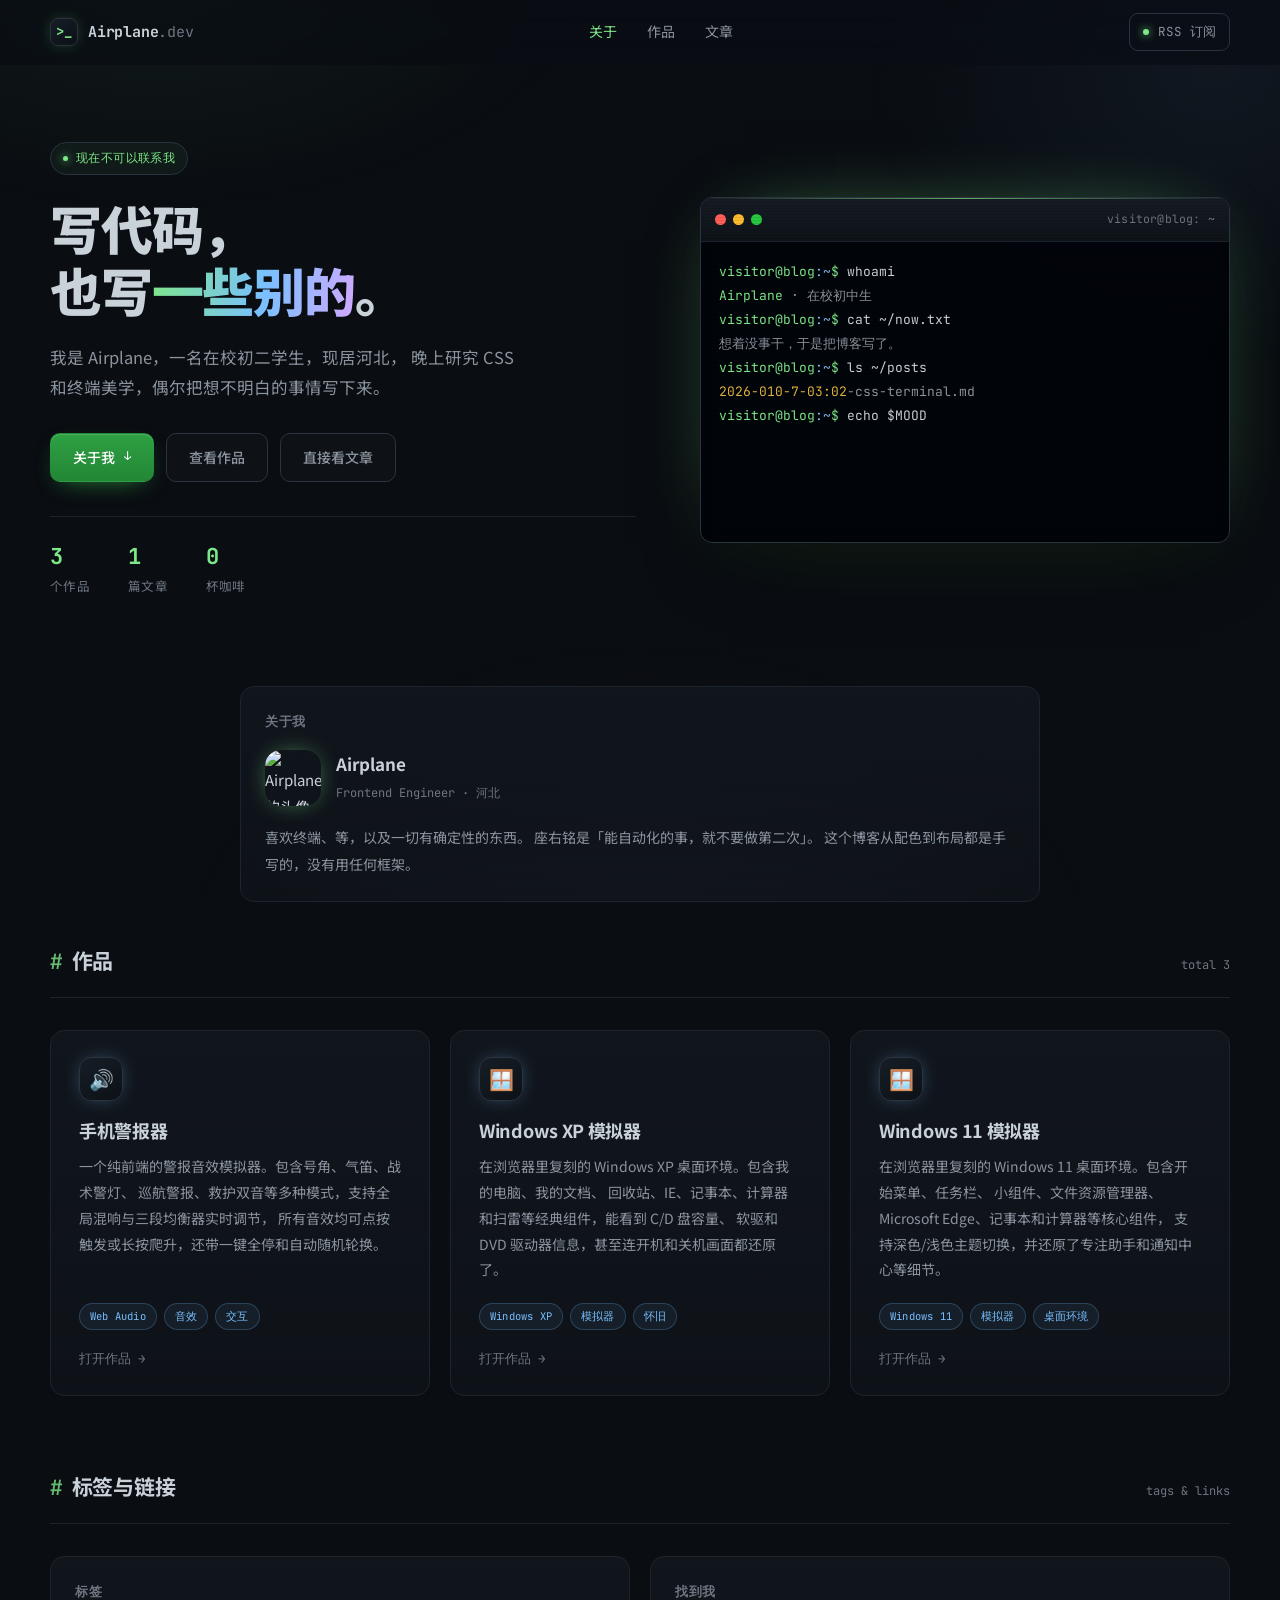
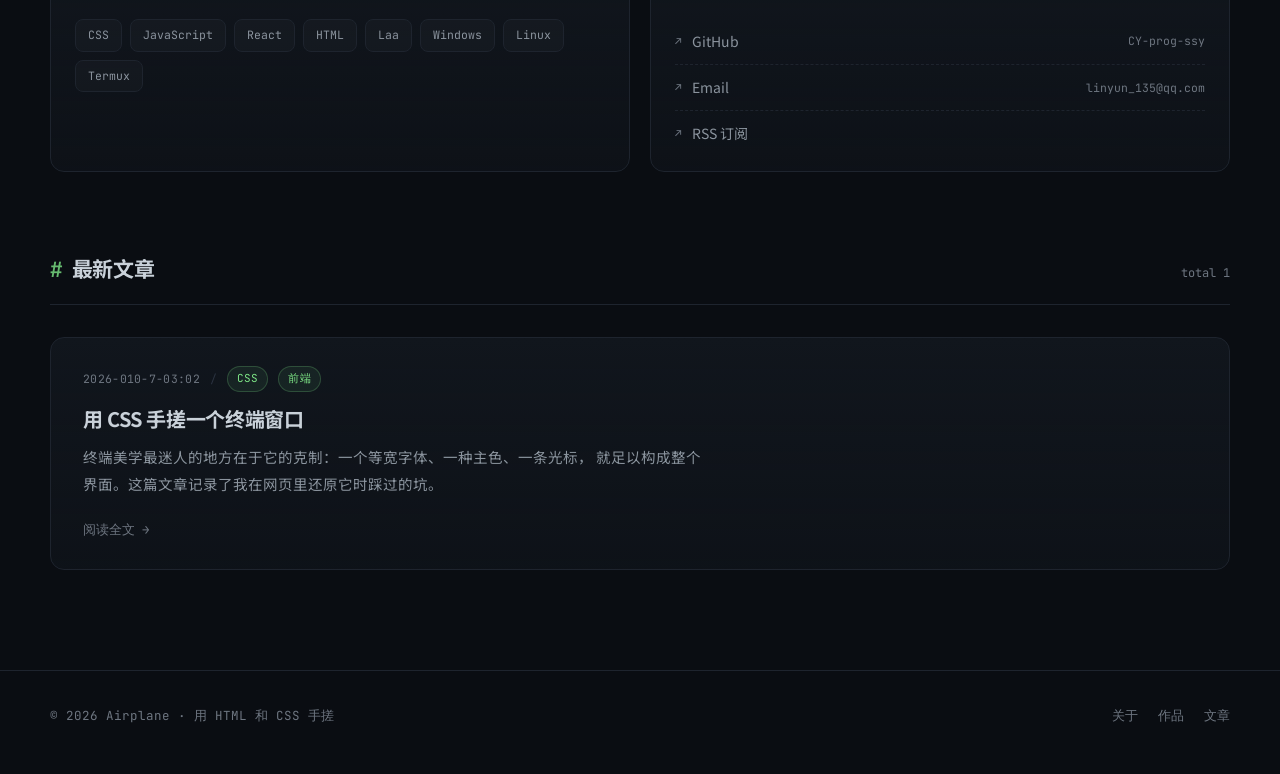
==== index.html @ 690bcd74 "ㅤ" ====
<!DOCTYPE html>
<html lang="zh-CN">
<head>
<meta charset="UTF-8">
<meta name="viewport" content="width=device-width, initial-scale=1">
<title>Airplane · 个人博客</title>
<link rel="preconnect" href="https://fonts.googleapis.com">
<link rel="preconnect" href="https://fonts.gstatic.com" crossorigin>
<link href="https://fonts.googleapis.com/css2?family=JetBrains+Mono:wght@400;500;700&family=Noto+Sans+SC:wght@400;500;700;900&display=swap" rel="stylesheet">
<style>
  :root{
    --bg:        #0a0d12;
    --bg-2:      #0d1117;
    --card:      #11161d;
    --card-hover:#151b24;
    --border:    #1e242e;
    --border-2:  #2b3341;
    --fg:        #c9d1d9;
    --fg-2:      #8b949e;
    --fg-3:      #6e7681;
    --accent:    #7ee787;
    --accent-2:  #2ea043;
    --cyan:      #79c0ff;
    --yellow:    #e3b341;
    --magenta:   #d2a8ff;
    --radius:    14px;
    --mono:      'JetBrains Mono', ui-monospace, SFMono-Regular, Menlo, Consolas, monospace;
    --sans:      'Noto Sans SC', -apple-system, BlinkMacSystemFont, 'Segoe UI', sans-serif;
  }

  *{ box-sizing:border-box; }

  html{ scroll-behavior:smooth; }

  body{
    margin:0;
    background:var(--bg);
    color:var(--fg);
    font-family:var(--sans);
    font-size:15px;
    line-height:1.8;
    -webkit-font-smoothing:antialiased;
    overflow-x:hidden;
  }

  /* 背景光晕 */
  body::before{
    content:'';
    position:fixed;
    inset:0;
    pointer-events:none;
    z-index:0;
    background:
      radial-gradient(700px 400px at 12% -5%, rgba(126,231,135,.07), transparent 65%),
      radial-gradient(600px 500px at 95% 8%, rgba(121,192,255,.06), transparent 60%),
      radial-gradient(800px 600px at 50% 110%, rgba(210,168,255,.05), transparent 60%);
  }

  /* 细网格 */
  body::after{
    content:'';
    position:fixed;
    inset:0;
    pointer-events:none;
    z-index:0;
    opacity:.35;
    background-image:
      linear-gradient(rgba(255,255,255,.018) 1px, transparent 1px),
      linear-gradient(90deg, rgba(255,255,255,.018) 1px, transparent 1px);
    background-size:52px 52px;
    mask-image:radial-gradient(circle at 50% 0%, #000 0%, transparent 75%);
    -webkit-mask-image:radial-gradient(circle at 50% 0%, #000 0%, transparent 75%);
  }

  .wrap{ position:relative; z-index:1; }

  a{ color:inherit; text-decoration:none; }

  .container{
    width:min(1180px, 100% - 48px);
    margin-inline:auto;
  }

  /* ================= 导航 ================= */
  .nav{
    position:sticky;
    top:0;
    z-index:50;
    border-bottom:1px solid transparent;
    background:rgba(10,13,18,.72);
    backdrop-filter:blur(14px) saturate(160%);
    -webkit-backdrop-filter:blur(14px) saturate(160%);
    transition:border-color .3s, background .3s;
  }
  .nav.scrolled{
    border-bottom-color:var(--border);
    background:rgba(10,13,18,.9);
  }
  .nav-inner{
    height:64px;
    display:flex;
    align-items:center;
    justify-content:space-between;
    gap:24px;
  }
  .logo{
    display:flex;
    align-items:center;
    gap:10px;
    font-family:var(--mono);
    font-weight:700;
    font-size:15px;
    letter-spacing:-.2px;
  }
  .logo-mark{
    width:28px; height:28px;
    display:grid; place-items:center;
    border-radius:8px;
    border:1px solid var(--border-2);
    background:linear-gradient(145deg,#161d26,#0c1116);
    color:var(--accent);
    font-size:14px;
    box-shadow:0 0 18px -8px var(--accent);
  }
  .logo .dim{ color:var(--fg-3); font-weight:400; }

  .nav-links{
    display:flex;
    align-items:center;
    gap:4px;
    font-size:14px;
  }
  .nav-links a{
    padding:7px 13px;
    border-radius:8px;
    color:var(--fg-2);
    transition:color .18s, background .18s;
  }
  .nav-links a:hover{ color:var(--fg); background:rgba(255,255,255,.045); }
  .nav-links a.active{ color:var(--accent); }

  .nav-cta{
    display:flex; align-items:center; gap:9px;
    font-family:var(--mono);
    font-size:12.5px;
    color:var(--fg-2);
    padding:7px 13px;
    border:1px solid var(--border-2);
    border-radius:9px;
    transition:.2s;
  }
  .nav-cta:hover{
    color:var(--accent);
    border-color:color-mix(in srgb, var(--accent) 45%, transparent);
    box-shadow:0 0 22px -10px var(--accent);
  }
  .nav-cta .dot-live{
    width:6px; height:6px; border-radius:50%;
    background:var(--accent);
    box-shadow:0 0 8px var(--accent);
    animation:pulse 2s ease-in-out infinite;
  }
  @keyframes pulse{
    0%,100%{ opacity:1; transform:scale(1); }
    50%    { opacity:.35; transform:scale(.8); }
  }

  /* ================= HERO ================= */
  .hero{
    display:grid;
    grid-template-columns:1.05fr .95fr;
    gap:64px;
    align-items:center;
    padding:76px 0 88px;
  }

  .badge{
    display:inline-flex;
    align-items:center;
    gap:8px;
    padding:5px 12px;
    border:1px solid var(--border-2);
    border-radius:100px;
    background:rgba(126,231,135,.05);
    color:var(--accent);
    font-family:var(--mono);
    font-size:11.5px;
    letter-spacing:.4px;
    margin-bottom:22px;
  }

  .hero h1{
    margin:0 0 20px;
    font-size:clamp(34px, 5vw, 52px);
    line-height:1.2;
    font-weight:900;
    letter-spacing:-1.2px;
  }
  .hero h1 .grad{
    background:linear-gradient(100deg, var(--accent) 0%, var(--cyan) 55%, var(--magenta) 100%);
    -webkit-background-clip:text;
    background-clip:text;
    color:transparent;
  }

  .hero p.lead{
    margin:0 0 30px;
    font-size:16.5px;
    line-height:1.85;
    color:var(--fg-2);
    max-width:52ch;
  }

  .hero-actions{ display:flex; gap:12px; flex-wrap:wrap; margin-bottom:34px; }

  .btn{
    display:inline-flex;
    align-items:center;
    gap:9px;
    padding:11px 22px;
    border-radius:10px;
    font-size:14px;
    font-weight:500;
    transition:.22s;
    border:1px solid transparent;
  }
  .btn-primary{
    background:linear-gradient(180deg, #2ea043, #238636);
    color:#fff;
    box-shadow:0 8px 24px -12px #2ea043, inset 0 1px 0 rgba(255,255,255,.14);
  }
  .btn-primary:hover{
    transform:translateY(-2px);
    box-shadow:0 14px 32px -12px #2ea043, inset 0 1px 0 rgba(255,255,255,.2);
  }
  .btn-ghost{
    border-color:var(--border-2);
    color:var(--fg-2);
    background:rgba(255,255,255,.02);
  }
  .btn-ghost:hover{
    color:var(--fg);
    border-color:var(--fg-3);
    transform:translateY(-2px);
  }

  .hero-stats{
    display:flex;
    gap:38px;
    padding-top:26px;
    border-top:1px solid var(--border);
  }
  .stat b{
    display:block;
    font-family:var(--mono);
    font-size:22px;
    font-weight:700;
    color:var(--accent);
    line-height:1.3;
  }
  .stat span{
    font-size:12.5px;
    color:var(--fg-3);
    letter-spacing:.3px;
  }

  /* ================= 终端装饰窗 ================= */
  .term{
    position:relative;
    border:1px solid var(--border-2);
    border-radius:12px;
    background:rgba(1,4,9,.9);
    box-shadow:
      0 30px 70px -28px rgba(0,0,0,.95),
      0 0 80px -45px var(--accent),
      inset 0 1px 0 rgba(255,255,255,.04);
    overflow:hidden;
    backdrop-filter:blur(8px);
    animation:float 7s ease-in-out infinite;
  }
  @keyframes float{
    0%,100%{ transform:translateY(0); }
    50%    { transform:translateY(-9px); }
  }

  .term::before{
    content:'';
    position:absolute;
    top:0; left:0; right:0;
    height:1px;
    background:linear-gradient(90deg, transparent, var(--accent), transparent);
    opacity:.7;
  }
  .term::after{
    content:'';
    position:absolute;
    inset:0;
    pointer-events:none;
    background:repeating-linear-gradient(0deg, rgba(0,0,0,.22) 0 1px, transparent 1px 3px);
    opacity:.35;
    z-index:5;
  }

  .term-bar{
    display:flex;
    align-items:center;
    gap:7px;
    padding:11px 14px;
    background:linear-gradient(#161c24,#0e1319);
    border-bottom:1px solid var(--border);
    user-select:none;
  }
  .term-dot{ width:11px; height:11px; border-radius:50%; flex:none; }
  .term-dot.r{ background:#ff5f57; }
  .term-dot.y{ background:#febc2e; }
  .term-dot.g{ background:#28c840; }
  .term-title{
    margin-left:auto;
    font-family:var(--mono);
    font-size:11.5px;
    color:var(--fg-3);
    letter-spacing:.2px;
  }

  .term-body{
    position:relative;
    z-index:2;
    padding:18px 18px 22px;
    font-family:var(--mono);
    font-size:13px;
    line-height:1.85;
    height:300px;
    overflow:hidden;
  }
  .term-body .row{ white-space:pre-wrap; word-break:break-word; }
  .term-body .ps1{ color:var(--accent); }
  .term-body .pth{ color:var(--cyan); }
  .term-body .cmd{ color:var(--fg); }
  .term-body .out{ color:var(--fg-2); }
  .term-body .hi { color:var(--accent); }
  .term-body .yl { color:var(--yellow); }
  .term-body .mg { color:var(--magenta); }

  .cursor{
    display:inline-block;
    width:8px;
    height:14px;
    vertical-align:-2px;
    background:var(--accent);
    box-shadow:0 0 8px var(--accent);
    animation:blink 1s steps(1) infinite;
  }
  @keyframes blink{ 0%,50%{opacity:1;} 50.01%,100%{opacity:0;} }

  /* ================= 关于区块（单列适配） ================= */
  .about-grid{
    display:grid;
    grid-template-columns:1fr;
    gap:20px;
    padding-bottom:40px;
    max-width:800px;
  }

  .card{
    padding:24px;
    border:1px solid var(--border);
    border-radius:var(--radius);
    background:linear-gradient(180deg, var(--card), rgba(17,22,29,.55));
    transition:border-color .25s, transform .25s;
  }
  .card:hover{ border-color:var(--border-2); }

  .card h4{
    margin:0 0 16px;
    font-size:12.5px;
    font-weight:700;
    letter-spacing:.7px;
    text-transform:uppercase;
    color:var(--fg-3);
    font-family:var(--mono);
  }

  .profile{ display:flex; align-items:center; gap:15px; margin-bottom:18px; }
  .avatar{
    width:56px;
    height:56px;
    flex:none;
    border-radius:16px;
    object-fit:cover;
    box-shadow:0 0 26px -10px var(--accent);
  }
  .profile-meta b{ display:block; font-size:17px; font-weight:700; line-height:1.5; }
  .profile-meta span{
    font-family:var(--mono);
    font-size:12px;
    color:var(--fg-3);
  }
  .card p.bio{
    margin:0;
    font-size:14px;
    line-height:1.9;
    color:var(--fg-2);
  }

  /* ================= 标签与链接（作品之后） ================= */
  .tags-links-section{ padding-bottom:78px; }

  .tags-links-grid{
    display:grid;
    grid-template-columns:1fr 1fr;
    gap:20px;
  }

  .tag-cloud{ display:flex; flex-wrap:wrap; gap:8px; }
  .tag-cloud a{
    padding:5px 12px;
    border-radius:8px;
    border:1px solid var(--border);
    background:rgba(255,255,255,.02);
    font-family:var(--mono);
    font-size:11.5px;
    color:var(--fg-2);
    transition:.18s;
  }
  .tag-cloud a:hover{
    color:var(--accent);
    border-color:rgba(126,231,135,.4);
    background:rgba(126,231,135,.07);
  }

  .list-link{
    display:flex;
    align-items:center;
    gap:10px;
    padding:10px 0;
    font-size:14px;
    color:var(--fg-2);
    border-bottom:1px dashed var(--border);
    transition:color .18s, padding-left .18s;
  }
  .list-link:last-child{ border-bottom:0; padding-bottom:0; }
  .list-link:hover{ color:var(--accent); padding-left:5px; }
  .list-link .arrow{ font-family:var(--mono); color:var(--fg-3); font-size:11px; }
  .list-link .val{
    margin-left:auto;
    font-family:var(--mono);
    font-size:11.5px;
    color:var(--fg-3);
    overflow:hidden;
    text-overflow:ellipsis;
    white-space:nowrap;
    max-width:150px;
  }
  .list-link:hover .val{ color:var(--accent); }

  /* ================= 作品栏 ================= */
  .works-section{ padding-bottom:72px; }

  .works-grid{
    display:grid;
    grid-template-columns:repeat(auto-fit, minmax(320px, 1fr));
    gap:20px;
  }

  .work-card{
    position:relative;
    display:flex;
    flex-direction:column;
    padding:26px 28px 24px;
    border:1px solid var(--border);
    border-radius:var(--radius);
    background:linear-gradient(180deg, var(--card), rgba(17,22,29,.6));
    transition:border-color .25s, transform .25s, background .25s, box-shadow .25s;
    overflow:hidden;
  }
  .work-card::before{
    content:'';
    position:absolute;
    left:0; top:0; bottom:0;
    width:2px;
    background:linear-gradient(180deg, var(--cyan), transparent 70%);
    opacity:0;
    transition:opacity .25s;
  }
  .work-card:hover{
    border-color:var(--border-2);
    background:linear-gradient(180deg, var(--card-hover), rgba(21,27,36,.7));
    transform:translateY(-3px);
    box-shadow:0 20px 44px -26px rgba(0,0,0,.9);
  }
  .work-card:hover::before{ opacity:1; }

  .work-icon{
    width:44px; height:44px;
    display:grid; place-items:center;
    border-radius:12px;
    border:1px solid var(--border-2);
    background:linear-gradient(145deg,#161d26,#0c1116);
    font-size:20px;
    margin-bottom:16px;
    box-shadow:0 0 22px -10px var(--cyan);
  }

  .work-card h3{
    margin:0 0 10px;
    font-size:18px;
    font-weight:700;
    line-height:1.5;
    letter-spacing:-.3px;
    transition:color .2s;
  }
  .work-card:hover h3{ color:var(--cyan); }

  .work-card p{
    margin:0 0 20px;
    font-size:14px;
    line-height:1.85;
    color:var(--fg-2);
    flex:1;
  }

  .work-tags{
    display:flex;
    flex-wrap:wrap;
    gap:7px;
    margin-bottom:18px;
  }
  .work-tags span{
    padding:3px 10px;
    border-radius:100px;
    border:1px solid rgba(121,192,255,.22);
    background:rgba(121,192,255,.07);
    color:var(--cyan);
    font-family:var(--mono);
    font-size:10.5px;
    letter-spacing:.2px;
  }

  .work-link{
    display:inline-flex;
    align-items:center;
    gap:7px;
    font-family:var(--mono);
    font-size:12.5px;
    color:var(--fg-3);
    transition:color .2s, gap .2s;
    align-self:flex-start;
  }
  .work-card:hover .work-link{ color:var(--cyan); gap:11px; }

  /* ================= 文章列表（页面最底部） ================= */
  .posts-section{ padding-bottom:100px; }

  .section-head{
    display:flex;
    align-items:baseline;
    gap:14px;
    margin-bottom:32px;
    padding-bottom:16px;
    border-bottom:1px solid var(--border);
  }
  .section-head h2{
    margin:0;
    font-size:21px;
    font-weight:700;
    letter-spacing:-.3px;
  }
  .section-head h2::before{
    content:'#';
    font-family:var(--mono);
    color:var(--accent);
    margin-right:9px;
    opacity:.8;
  }
  .section-head .count{
    margin-left:auto;
    font-family:var(--mono);
    font-size:12px;
    color:var(--fg-3);
  }

  .posts{ display:flex; flex-direction:column; gap:16px; }

  .post{
    position:relative;
    display:block;
    padding:28px 32px;
    border:1px solid var(--border);
    border-radius:var(--radius);
    background:linear-gradient(180deg, var(--card), rgba(17,22,29,.6));
    transition:border-color .25s, transform .25s, background .25s, box-shadow .25s;
    overflow:hidden;
  }
  .post::before{
    content:'';
    position:absolute;
    left:0; top:0; bottom:0;
    width:2px;
    background:linear-gradient(180deg, var(--accent), transparent 70%);
    opacity:0;
    transition:opacity .25s;
  }
  .post:hover{
    border-color:var(--border-2);
    background:linear-gradient(180deg, var(--card-hover), rgba(21,27,36,.7));
    transform:translateY(-3px);
    box-shadow:0 20px 44px -26px rgba(0,0,0,.9);
  }
  .post:hover::before{ opacity:1; }

  .post-top{
    display:flex;
    align-items:center;
    gap:10px;
    flex-wrap:wrap;
    margin-bottom:12px;
    font-family:var(--mono);
    font-size:11.5px;
    color:var(--fg-3);
  }
  .post-date{ letter-spacing:.3px; }
  .post-sep{ color:var(--border-2); }
  .tag{
    padding:2px 9px;
    border-radius:100px;
    border:1px solid rgba(126,231,135,.22);
    background:rgba(126,231,135,.07);
    color:var(--accent);
    font-size:11px;
    letter-spacing:.2px;
  }

  .post h3{
    margin:0 0 10px;
    font-size:20px;
    font-weight:700;
    line-height:1.5;
    letter-spacing:-.3px;
    transition:color .2s;
  }
  .post:hover h3{ color:var(--accent); }

  .post p{
    margin:0 0 16px;
    font-size:14.5px;
    line-height:1.85;
    color:var(--fg-2);
    max-width:78ch;
  }

  .post-more{
    display:inline-flex;
    align-items:center;
    gap:7px;
    font-family:var(--mono);
    font-size:12.5px;
    color:var(--fg-3);
    transition:color .2s, gap .2s;
  }
  .post:hover .post-more{ color:var(--accent); gap:11px; }

  /* ================= 页脚 ================= */
  footer{
    border-top:1px solid var(--border);
    padding:34px 0 46px;
  }
  .foot{
    display:flex;
    align-items:center;
    justify-content:space-between;
    gap:20px;
    flex-wrap:wrap;
    font-family:var(--mono);
    font-size:12.5px;
    color:var(--fg-3);
  }
  .foot-links{ display:flex; gap:20px; }
  .foot-links a{ transition:color .18s; }
  .foot-links a:hover{ color:var(--accent); }

  /* ================= 响应式 ================= */
  @media (max-width:1000px){
    .hero{
      grid-template-columns:1fr;
      gap:48px;
      padding:52px 0 64px;
    }
  }

  @media (max-width:640px){
    .container{ width:calc(100% - 32px); }
    .nav-links a{ padding:6px 9px; font-size:13px; }
    .nav-cta{ display:none; }
    .hero{ padding:36px 0 52px; }
    .hero-stats{ gap:26px; }
    .card{ padding:20px; }
    .post{ padding:22px; }
    .post h3{ font-size:17.5px; }
    .term-body{ height:250px; font-size:12px; padding:14px; }
    .posts-section{ padding-bottom:64px; }
    .list-link .val{ max-width:110px; }
    .works-grid{ grid-template-columns:1fr; }
    .work-card{ padding:22px; }
    .work-card h3{ font-size:16.5px; }
    .works-section{ padding-bottom:56px; }
    
    /* 响应式：标签和链接变为单列 */
    .tags-links-grid{ grid-template-columns:1fr; }
    .tags-links-section{ padding-bottom:56px; }
  }
</style>
</head>
<body>

<div class="wrap">

  <!-- ================= 导航 ================= -->
  <header class="nav" id="nav">
    <div class="container nav-inner">
      <a href="#" class="logo">
        <span class="logo-mark">&gt;_</span>
        <span>Airplane<span class="dim">.dev</span></span>
      </a>
      <nav class="nav-links">
        <a href="#about" class="active">关于</a>
        <a href="#works">作品</a>
        <a href="#posts">文章</a>
      </nav>
      <a href="#links" class="nav-cta">
        <span class="dot-live"></span>
        RSS 订阅
      </a>
    </div>
  </header>

  <main>
    <!-- ================= HERO ================= -->
    <section class="container hero">
      <div class="hero-text">
        <div class="badge">
          <span class="dot-live" style="width:5px;height:5px;border-radius:50%;background:currentColor;box-shadow:0 0 8px currentColor;"></span>
          现在不可以联系我
        </div>

        <h1>
          写代码，<br>
          也写<span class="grad">一些别的</span>。
        </h1>

        <p class="lead">
          我是 Airplane，一名在校初二学生，现居河北，
          晚上研究 CSS 和终端美学，偶尔把想不明白的事情写下来。
        </p>

        <div class="hero-actions">
          <a href="#about" class="btn btn-primary">
            <span>关于我</span>
            <span style="font-family:var(--mono);font-size:12px;">↓</span>
          </a>
          <!-- 新增作品按钮 -->
          <a href="#works" class="btn btn-ghost">查看作品</a>
          <a href="#posts" class="btn btn-ghost">直接看文章</a>
        </div>

        <div class="hero-stats">
          <div class="stat"><b>   3</b><span>个作品</span></div>
          <div class="stat"><b>   1</b><span>篇文章</span></div>
          <div class="stat"><b>   0</b><span>杯咖啡</span></div>
        </div>
      </div>

      <!-- 终端装饰窗 -->
      <div class="term" aria-hidden="true">
        <div class="term-bar">
          <span class="term-dot r"></span>
          <span class="term-dot y"></span>
          <span class="term-dot g"></span>
          <span class="term-title">visitor@blog: ~</span>
        </div>
        <div class="term-body" id="termBody"></div>
      </div>
    </section>

    <!-- ================= 关于（单列显示） ================= -->
    <section class="container about-grid" id="about">
      <div class="card">
        <h4>关于我</h4>
        <div class="profile">
          <img class="avatar" src="ttx.jpg" alt="Airplane 的头像">
          <div class="profile-meta">
            <b>Airplane</b>
            <span>Frontend Engineer · 河北</span>
          </div>
        </div>
        <p class="bio">
          喜欢终端、等，以及一切有确定性的东西。
          座右铭是「能自动化的事，就不要做第二次」。
          这个博客从配色到布局都是手写的，没有用任何框架。
        </p>
      </div>
    </section>

    <!-- ================= 作品栏 ================= -->
    <section class="container works-section" id="works">
      <div class="section-head">
        <h2>作品</h2>
        <span class="count">total 3</span>
      </div>

      <div class="works-grid">
        <div class="work-card">
          <div class="work-icon">🔊</div>
          <h3>手机警报器</h3>
          <p>
            一个纯前端的警报音效模拟器。包含号角、气笛、战术警灯、
            巡航警报、救护双音等多种模式，支持全局混响与三段均衡器实时调节，
            所有音效均可点按触发或长按爬升，还带一键全停和自动随机轮换。
          </p>
          <div class="work-tags">
            <span>Web Audio</span>
            <span>音效</span>
            <span>交互</span>
          </div>
          <a href="https://17tx.byethost9.com/tg/1/32/" target="_blank" rel="noopener" class="work-link">
            打开作品 <span>→</span>
          </a>
        </div>

        <div class="work-card">
          <div class="work-icon">🪟</div>
          <h3>Windows XP 模拟器</h3>
          <p>
            在浏览器里复刻的 Windows XP 桌面环境。包含我的电脑、我的文档、
            回收站、IE、记事本、计算器和扫雷等经典组件，能看到 C/D 盘容量、
            软驱和 DVD 驱动器信息，甚至连开机和关机画面都还原了。
          </p>
          <div class="work-tags">
            <span>Windows XP</span>
            <span>模拟器</span>
            <span>怀旧</span>
          </div>
          <a href="https://17tx.byethost9.com/tg/1/51/" target="_blank" rel="noopener" class="work-link">
            打开作品 <span>→</span>
          </a>
        </div>

        <!-- 新增：Windows 11 模拟器 -->
        <div class="work-card">
          <div class="work-icon">🪟</div>
          <h3>Windows 11 模拟器</h3>
          <p>
            在浏览器里复刻的 Windows 11 桌面环境。包含开始菜单、任务栏、
            小组件、文件资源管理器、Microsoft Edge、记事本和计算器等核心组件，
            支持深色/浅色主题切换，并还原了专注助手和通知中心等细节。
          </p>
          <div class="work-tags">
            <span>Windows 11</span>
            <span>模拟器</span>
            <span>桌面环境</span>
          </div>
          <a href="https://17tx.byethost9.com/tg/1/53/" target="_blank" rel="noopener" class="work-link">
            打开作品 <span>→</span>
          </a>
        </div>
      </div>
    </section>

    <!-- ================= 标签与找到我（放在作品后面） ================= -->
    <section class="container tags-links-section">
      <div class="section-head">
        <h2>标签与链接</h2>
        <span class="count">tags & links</span>
      </div>

      <div class="tags-links-grid">
        <!-- 标签 -->
        <div class="card">
          <h4>标签</h4>
          <div class="tag-cloud">
            <a href="#posts">CSS</a>
            <a href="#posts">JavaScript</a>
            <a href="#posts">React</a>
            <a href="#posts">HTML</a>
            <a href="#posts">Laa</a>
            <a href="#posts">Windows</a>
            <a href="#posts">Linux</a>
            <a href="#posts">Termux</a>
          </div>
        </div>

        <!-- 找到我 -->
        <div class="card" id="links">
          <h4>找到我</h4>
          <a href="https://github.com/CY-prog-ssy" target="_blank" rel="noopener" class="list-link">
            <span class="arrow">↗</span> GitHub
            <span class="val">CY-prog-ssy</span>
          </a>
          <a href="mailto:linyun_135@qq.com" class="list-link">
            <span class="arrow">↗</span> Email
            <span class="val">linyun_135@qq.com</span>
          </a>
          <a href="#" class="list-link">
            <span class="arrow">↗</span> RSS 订阅
          </a>
        </div>
      </div>
    </section>

    <!-- ================= 文章列表 ================= -->
    <section class="container posts-section" id="posts">
      <div class="section-head">
        <h2>最新文章</h2>
        <span class="count">total 1</span>
      </div>

      <div class="posts">
        <a href="#" class="post">
          <div class="post-top">
            <span class="post-date">2026-010-7-03:02</span>
            <span class="post-sep">/</span>
            <span class="tag">CSS</span>
            <span class="tag">前端</span>
          </div>
          <h3>用 CSS 手搓一个终端窗口</h3>
          <p>
            终端美学最迷人的地方在于它的克制：一个等宽字体、一种主色、一条光标，
            就足以构成整个界面。这篇文章记录了我在网页里还原它时踩过的坑。
          </p>
          <span class="post-more">
            阅读全文 <span>→</span>
          </span>
        </a>
      </div>
    </section>
  </main>

  <!-- ================= 页脚 ================= -->
  <footer>
    <div class="container foot">
      <span>© 2026 Airplane · 用 HTML 和 CSS 手搓</span>
      <div class="foot-links">
        <a href="#about">关于</a>
        <a href="#works">作品</a>
        <a href="#posts">文章</a>
      </div>
    </div>
  </footer>

</div>

<script>
(function () {
  'use strict';

  /* 导航栏滚动状态 + 高亮当前区块 */
  var nav = document.getElementById('nav');
  var links = Array.prototype.slice.call(document.querySelectorAll('.nav-links a'));

  function onScroll() {
    nav.classList.toggle('scrolled', window.scrollY > 12);

    var pos = window.scrollY + 120;
    var current = links[0];
    links.forEach(function (a) {
      var id = a.getAttribute('href');
      if (!id || id.charAt(0) !== '#') return;
      var el = document.querySelector(id);
      if (el && el.offsetTop <= pos) current = a;
    });
    links.forEach(function (a) { a.classList.toggle('active', a === current); });
  }

  window.addEventListener('scroll', onScroll, { passive: true });
  onScroll();

  /* 终端装饰窗动画 */
  var termBody = document.getElementById('termBody');
  if (!termBody) return;

  var sleep = function (ms) {
    return new Promise(function (r) { setTimeout(r, ms); });
  };

  var script = [
    { t: 'cmd', text: 'whoami' },
    { t: 'out', html: '<span class="hi">Airplane</span> · 在校初中生' },
    { t: 'cmd', text: 'cat ~/now.txt' },
    { t: 'out', html: '想着没事干，于是把博客写了。' },
    { t: 'cmd', text: 'ls ~/posts' },
    { t: 'out', html: '<span class="yl">2026-010-7-03:02</span>-css-terminal.md' },
    { t: 'cmd', text: 'echo $MOOD' },
    { t: 'out', html: '<span class="mg">专注，且非常困</span>' }
  ];

  function makeRow(cls) {
    var row = document.createElement('div');
    row.className = 'row ' + cls;
    termBody.appendChild(row);
    termBody.scrollTop = termBody.scrollHeight;
    return row;
  }

  function trim() {
    while (termBody.childElementCount > 14) {
      termBody.removeChild(termBody.firstElementChild);
    }
  }

  function typeInto(el, text, speed) {
    return new Promise(function (resolve) {
      var i = 0;
      (function tick() {
        if (i <= text.length) {
          el.textContent = text.slice(0, i);
          i++;
          setTimeout(tick, speed);
        } else {
          resolve();
        }
      })();
    });
  }

  var cursorEl = null;

  function showCursor() {
    if (cursorEl) return;
    cursorEl = document.createElement('span');
    cursorEl.className = 'cursor';
    termBody.appendChild(cursorEl);
    termBody.scrollTop = termBody.scrollHeight;
  }

  function hideCursor() {
    if (cursorEl && cursorEl.parentNode) {
      cursorEl.parentNode.removeChild(cursorEl);
    }
    cursorEl = null;
  }

  async function play() {
    termBody.innerHTML = '';

    for (var i = 0; i < script.length; i++) {
      var step = script[i];

      if (step.t === 'cmd') {
        trim();
        var row = makeRow('cmd-line');
        row.innerHTML = '<span class="ps1">visitor@blog</span>' +
                        '<span class="pth">:~</span>' +
                        '<span class="ps1">$</span> ' +
                        '<span class="cmd"></span>';
        var cmdSpan = row.querySelector('.cmd');
        await typeInto(cmdSpan, step.text, 42);
        await sleep(340);
      } else {
        trim();
        var outRow = makeRow('out');
        outRow.innerHTML = step.html || step.text || '';
        await sleep(300);
      }
    }

    await sleep(500);
    trim();
    showCursor();
    await sleep(3400);

    hideCursor();
    await sleep(400);
    play();
  }

  var started = false;
  function start() {
    if (started) return;
    started = true;
    play();
  }

  if ('IntersectionObserver' in window) {
    var io = new IntersectionObserver(function (entries) {
      entries.forEach(function (e) {
        if (e.isIntersecting) {
          start();
          io.disconnect();
        }
      });
    }, { threshold: 0.15 });
    io.observe(termBody);
  } else {
    start();
  }
})();
</script>

</body>
</html>
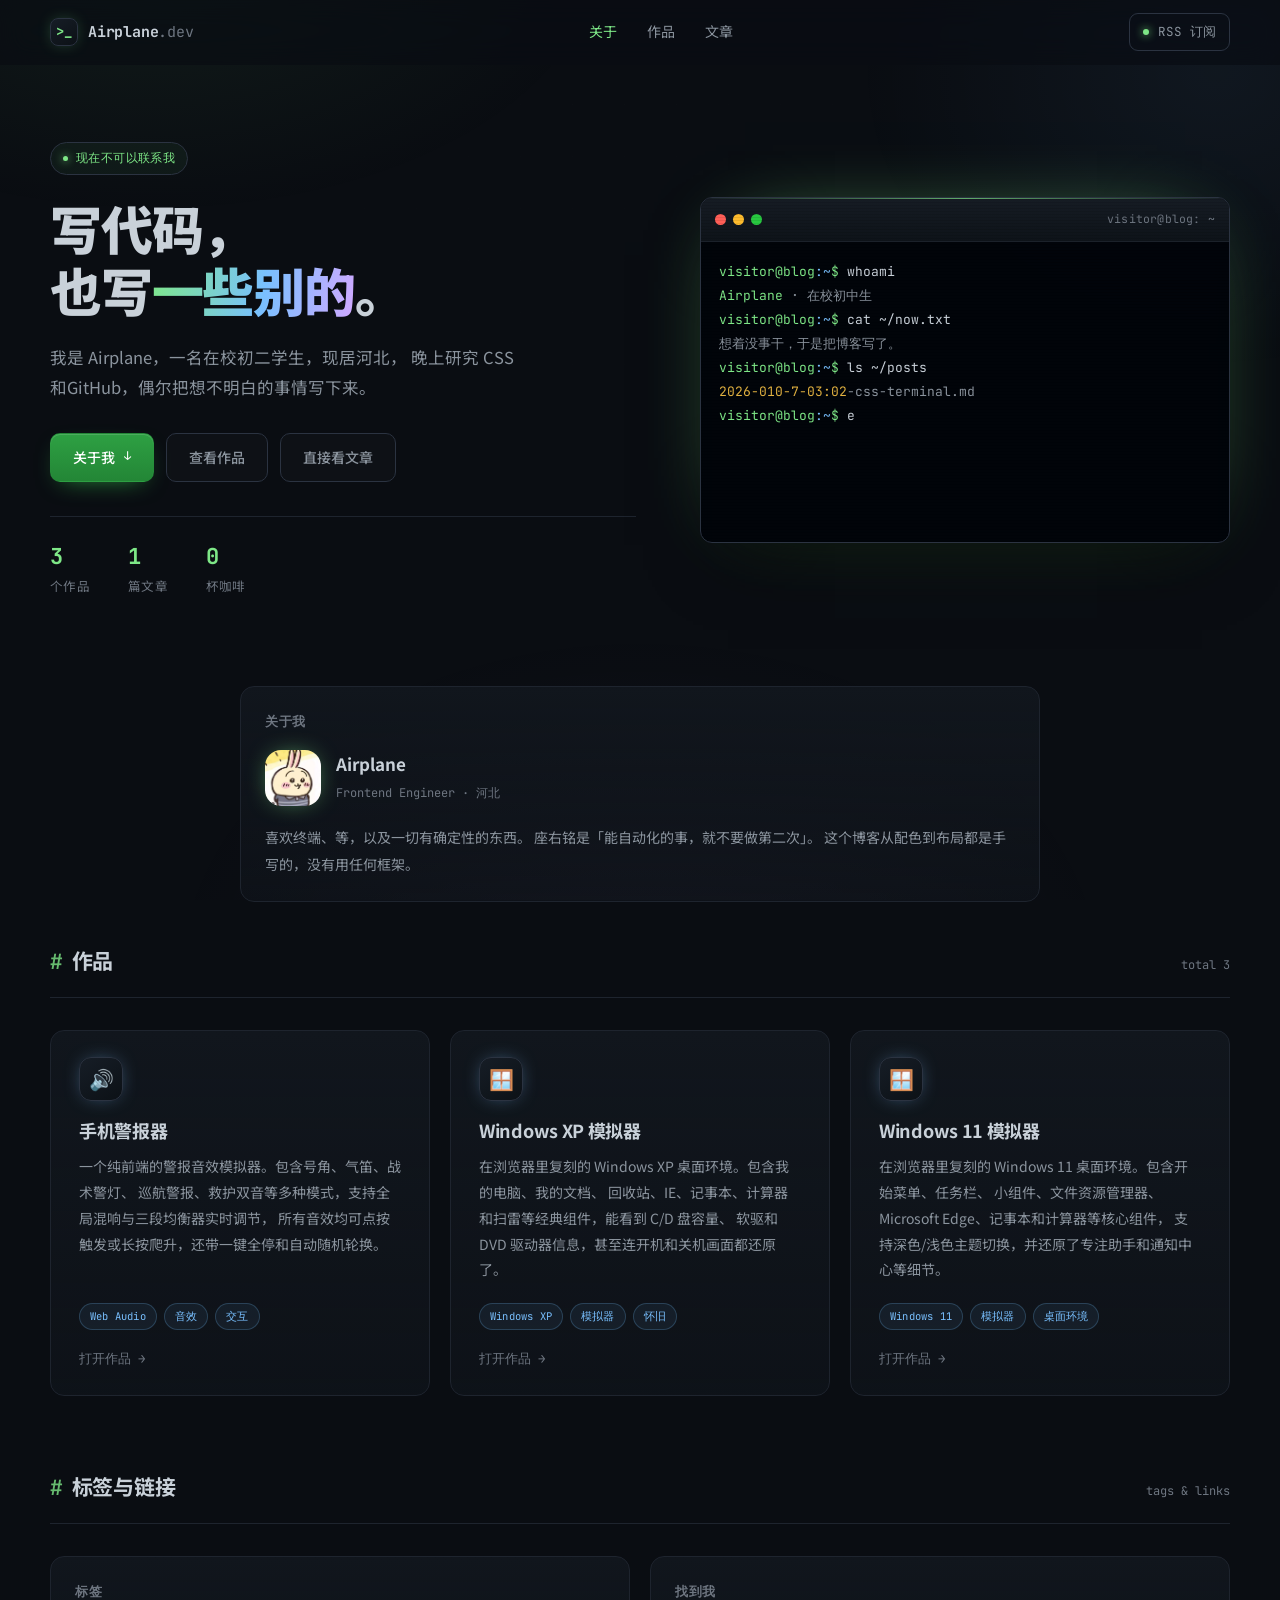
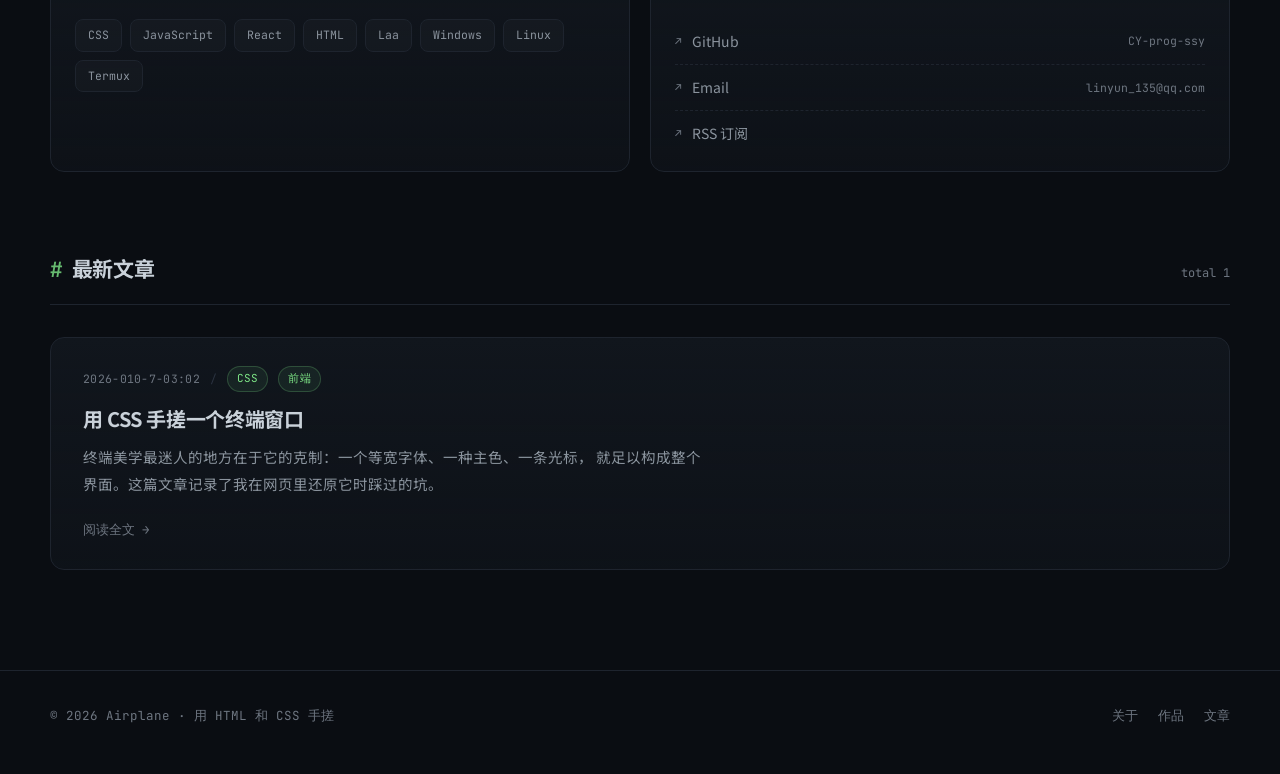
==== commit ca0bb72a: "更新 index.html" ====
--- a/index.html
+++ b/index.html
@@ -749,7 +749,7 @@
 
         <p class="lead">
           我是 Airplane，一名在校初二学生，现居河北，
-          晚上研究 CSS 和终端美学，偶尔把想不明白的事情写下来。
+          晚上研究 CSS 和GitHub，偶尔把想不明白的事情写下来。
         </p>
 
         <div class="hero-actions">
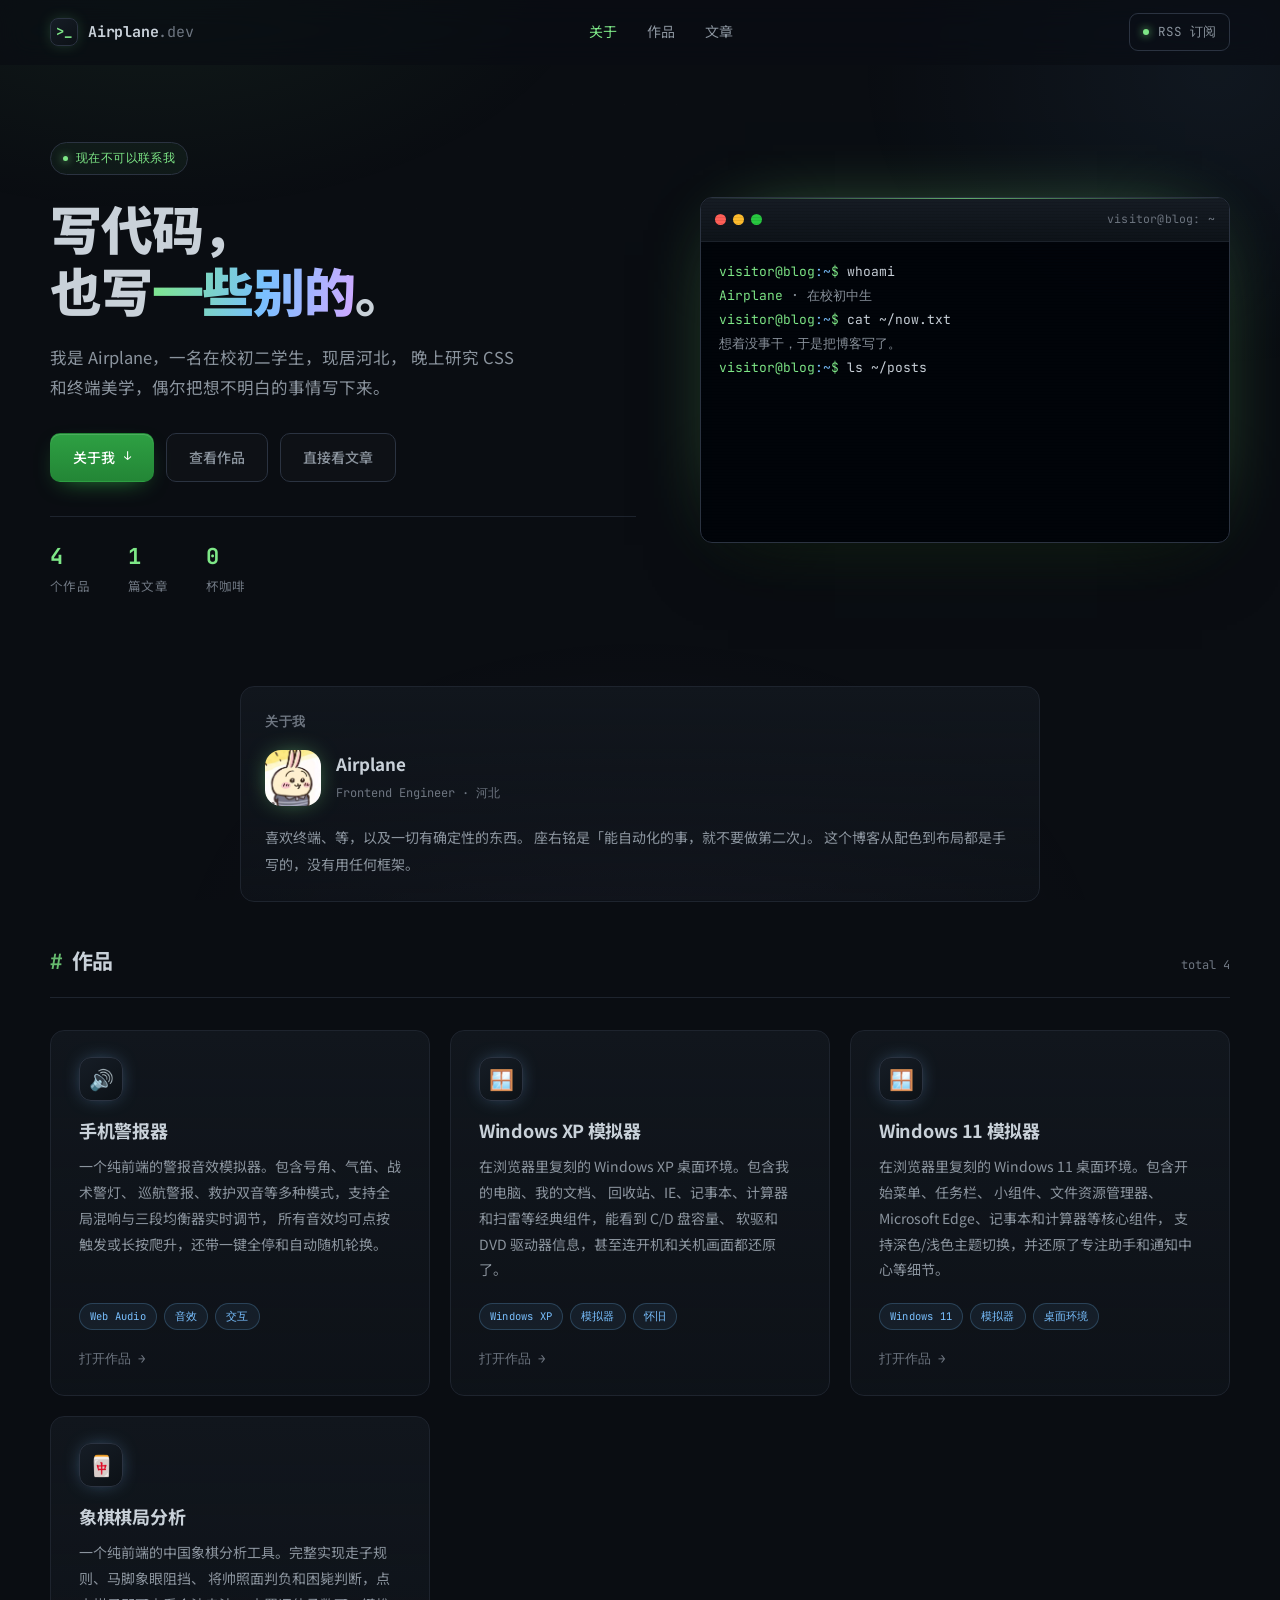
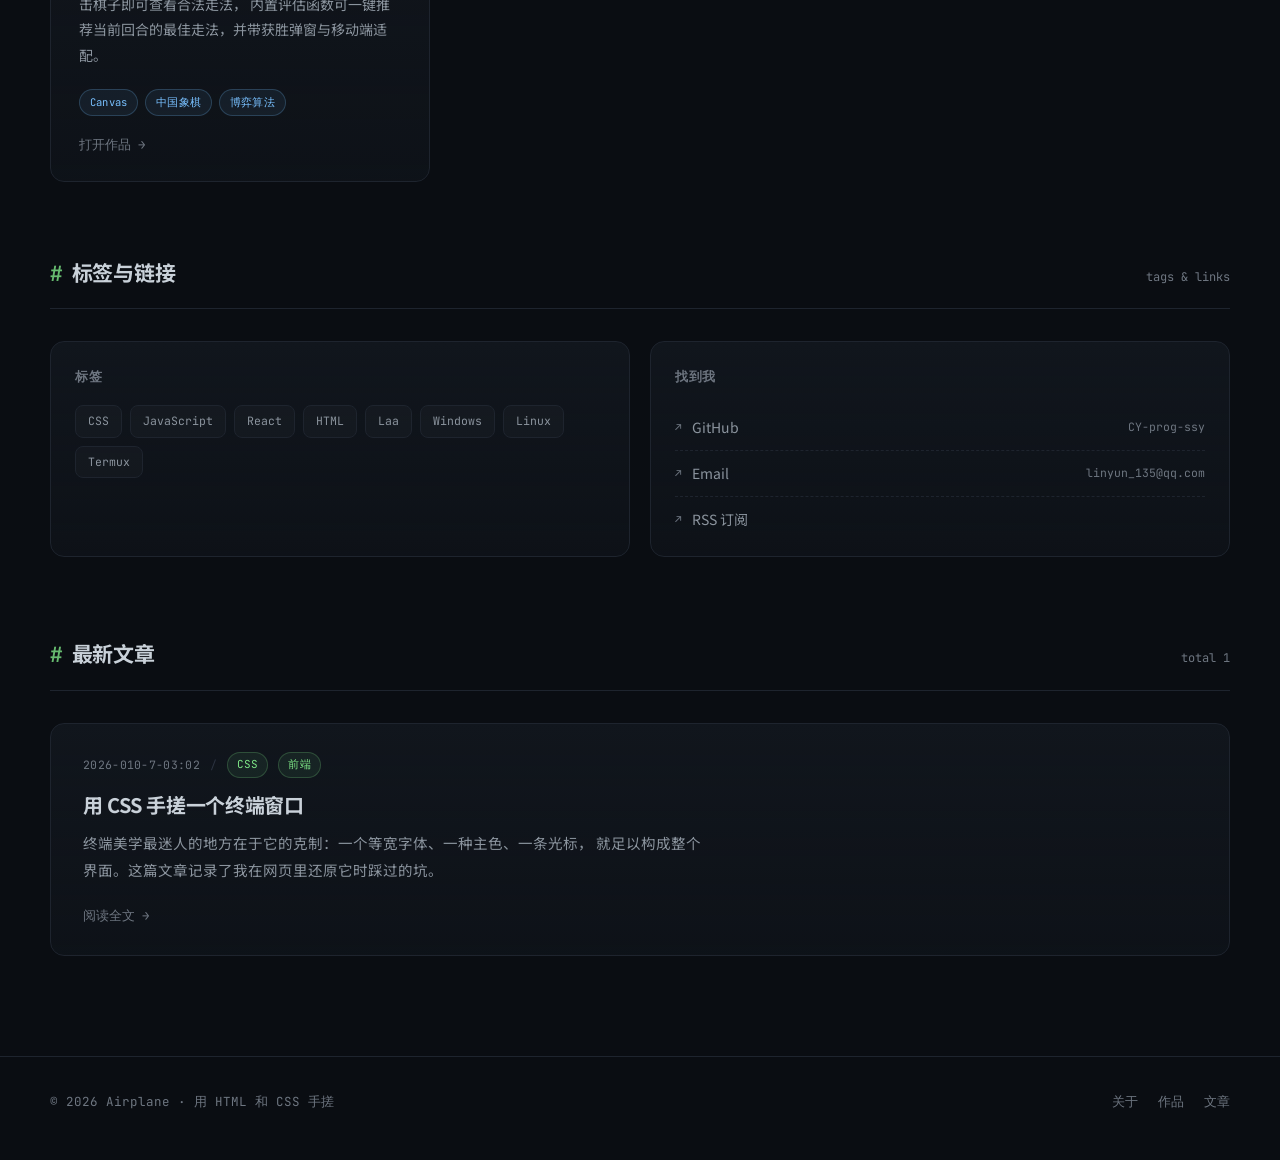
==== commit 3316586c: "Add files via upload" ====
--- a/index.html
+++ b/index.html
@@ -749,7 +749,7 @@
 
         <p class="lead">
           我是 Airplane，一名在校初二学生，现居河北，
-          晚上研究 CSS 和GitHub，偶尔把想不明白的事情写下来。
+          晚上研究 CSS 和终端美学，偶尔把想不明白的事情写下来。
         </p>
 
         <div class="hero-actions">
@@ -763,7 +763,7 @@
         </div>
 
         <div class="hero-stats">
-          <div class="stat"><b>   3</b><span>个作品</span></div>
+          <div class="stat"><b>   4</b><span>个作品</span></div>
           <div class="stat"><b>   1</b><span>篇文章</span></div>
           <div class="stat"><b>   0</b><span>杯咖啡</span></div>
         </div>
@@ -804,7 +804,7 @@
     <section class="container works-section" id="works">
       <div class="section-head">
         <h2>作品</h2>
-        <span class="count">total 3</span>
+        <span class="count">total 4</span>
       </div>
 
       <div class="works-grid">
@@ -821,7 +821,7 @@
             <span>音效</span>
             <span>交互</span>
           </div>
-          <a href="https://17tx.byethost9.com/tg/1/32/" target="_blank" rel="noopener" class="work-link">
+          <a href="jbq.html" target="_blank" rel="noopener" class="work-link">
             打开作品 <span>→</span>
           </a>
         </div>
@@ -839,12 +839,11 @@
             <span>模拟器</span>
             <span>怀旧</span>
           </div>
-          <a href="https://17tx.byethost9.com/tg/1/51/" target="_blank" rel="noopener" class="work-link">
+          <a href="windxp.html" target="_blank" rel="noopener" class="work-link">
             打开作品 <span>→</span>
           </a>
         </div>
 
-        <!-- 新增：Windows 11 模拟器 -->
         <div class="work-card">
           <div class="work-icon">🪟</div>
           <h3>Windows 11 模拟器</h3>
@@ -858,7 +857,26 @@
             <span>模拟器</span>
             <span>桌面环境</span>
           </div>
-          <a href="https://17tx.byethost9.com/tg/1/53/" target="_blank" rel="noopener" class="work-link">
+          <a href="wind11.html" target="_blank" rel="noopener" class="work-link">
+            打开作品 <span>→</span>
+          </a>
+        </div>
+
+        <!-- 象棋棋局分析 -->
+        <div class="work-card">
+          <div class="work-icon">🀄</div>
+          <h3>象棋棋局分析</h3>
+          <p>
+            一个纯前端的中国象棋分析工具。完整实现走子规则、马脚象眼阻挡、
+            将帅照面判负和困毙判断，点击棋子即可查看合法走法，
+            内置评估函数可一键推荐当前回合的最佳走法，并带获胜弹窗与移动端适配。
+          </p>
+          <div class="work-tags">
+            <span>Canvas</span>
+            <span>中国象棋</span>
+            <span>博弈算法</span>
+          </div>
+          <a href="xqfxq.html" target="_blank" rel="noopener" class="work-link">
             打开作品 <span>→</span>
           </a>
         </div>
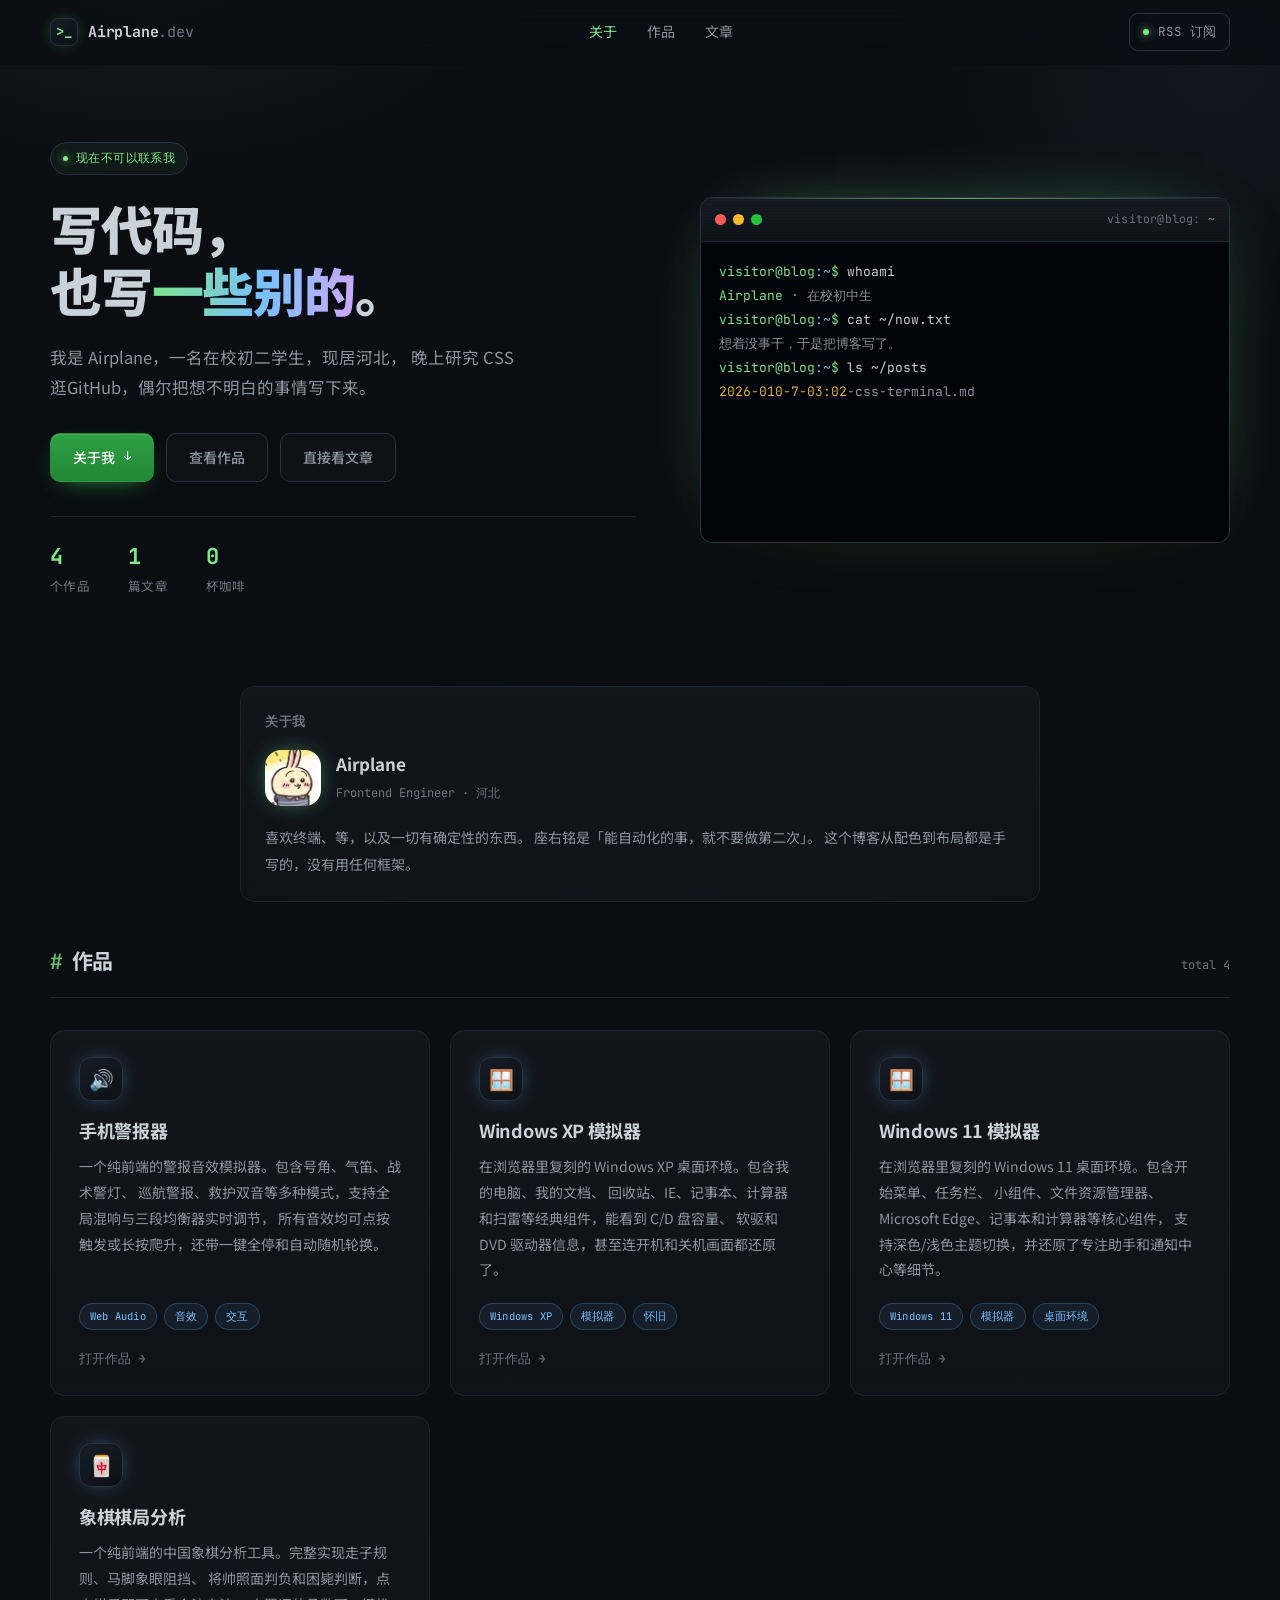
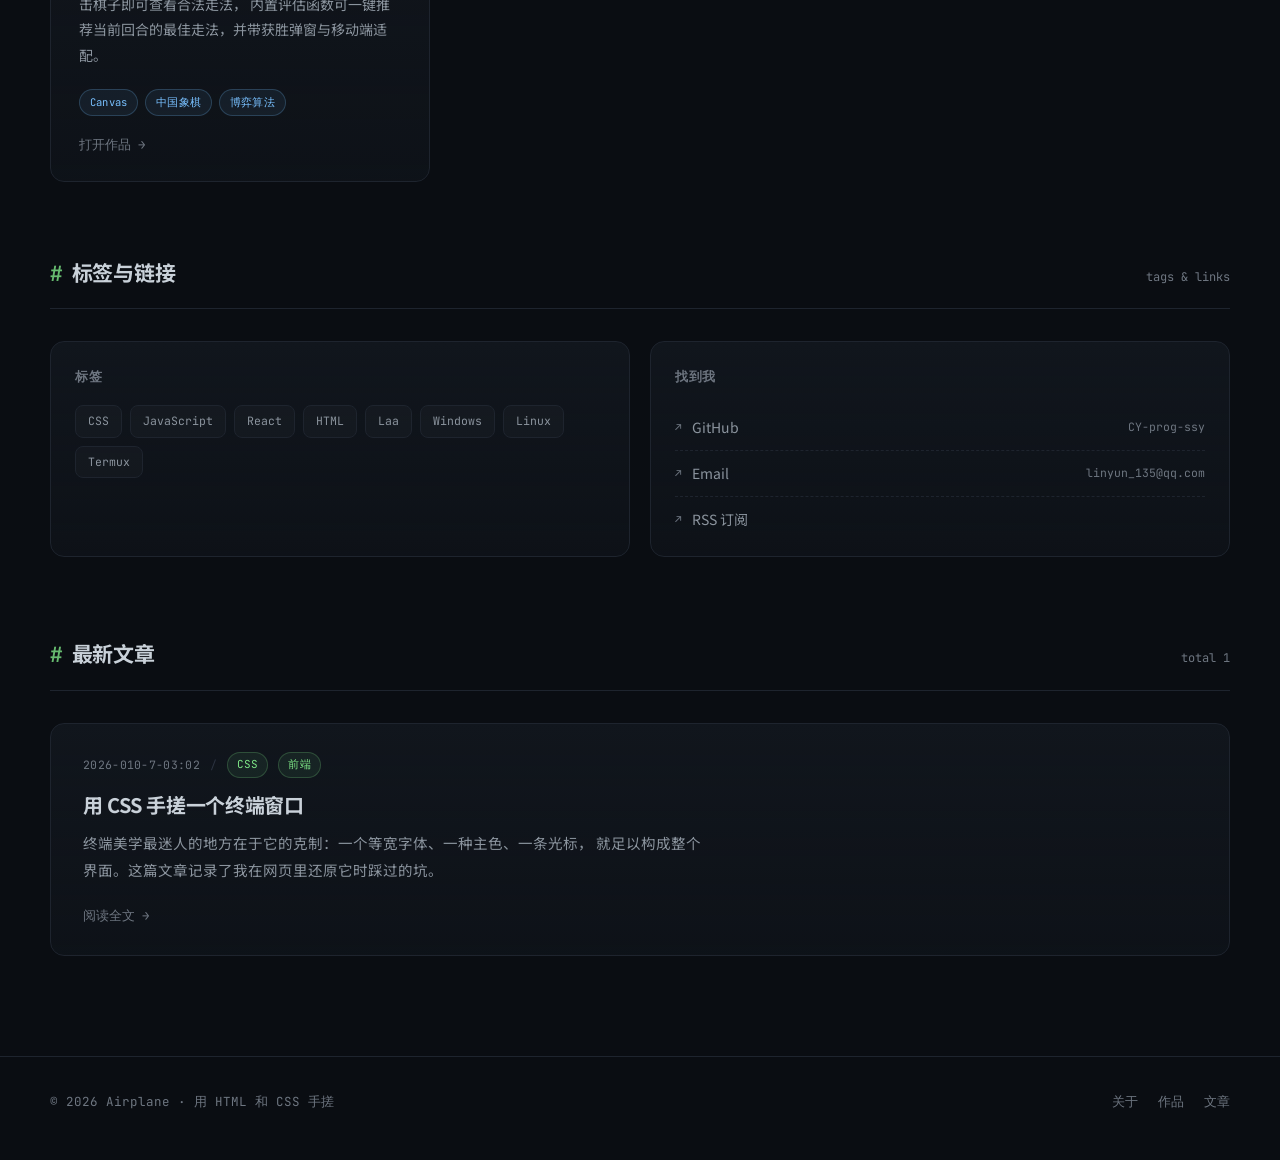
==== commit 89cd147f: "更新 index.html" ====
--- a/index.html
+++ b/index.html
@@ -749,7 +749,7 @@
 
         <p class="lead">
           我是 Airplane，一名在校初二学生，现居河北，
-          晚上研究 CSS 和终端美学，偶尔把想不明白的事情写下来。
+          晚上研究 CSS 逛GitHub，偶尔把想不明白的事情写下来。
         </p>
 
         <div class="hero-actions">
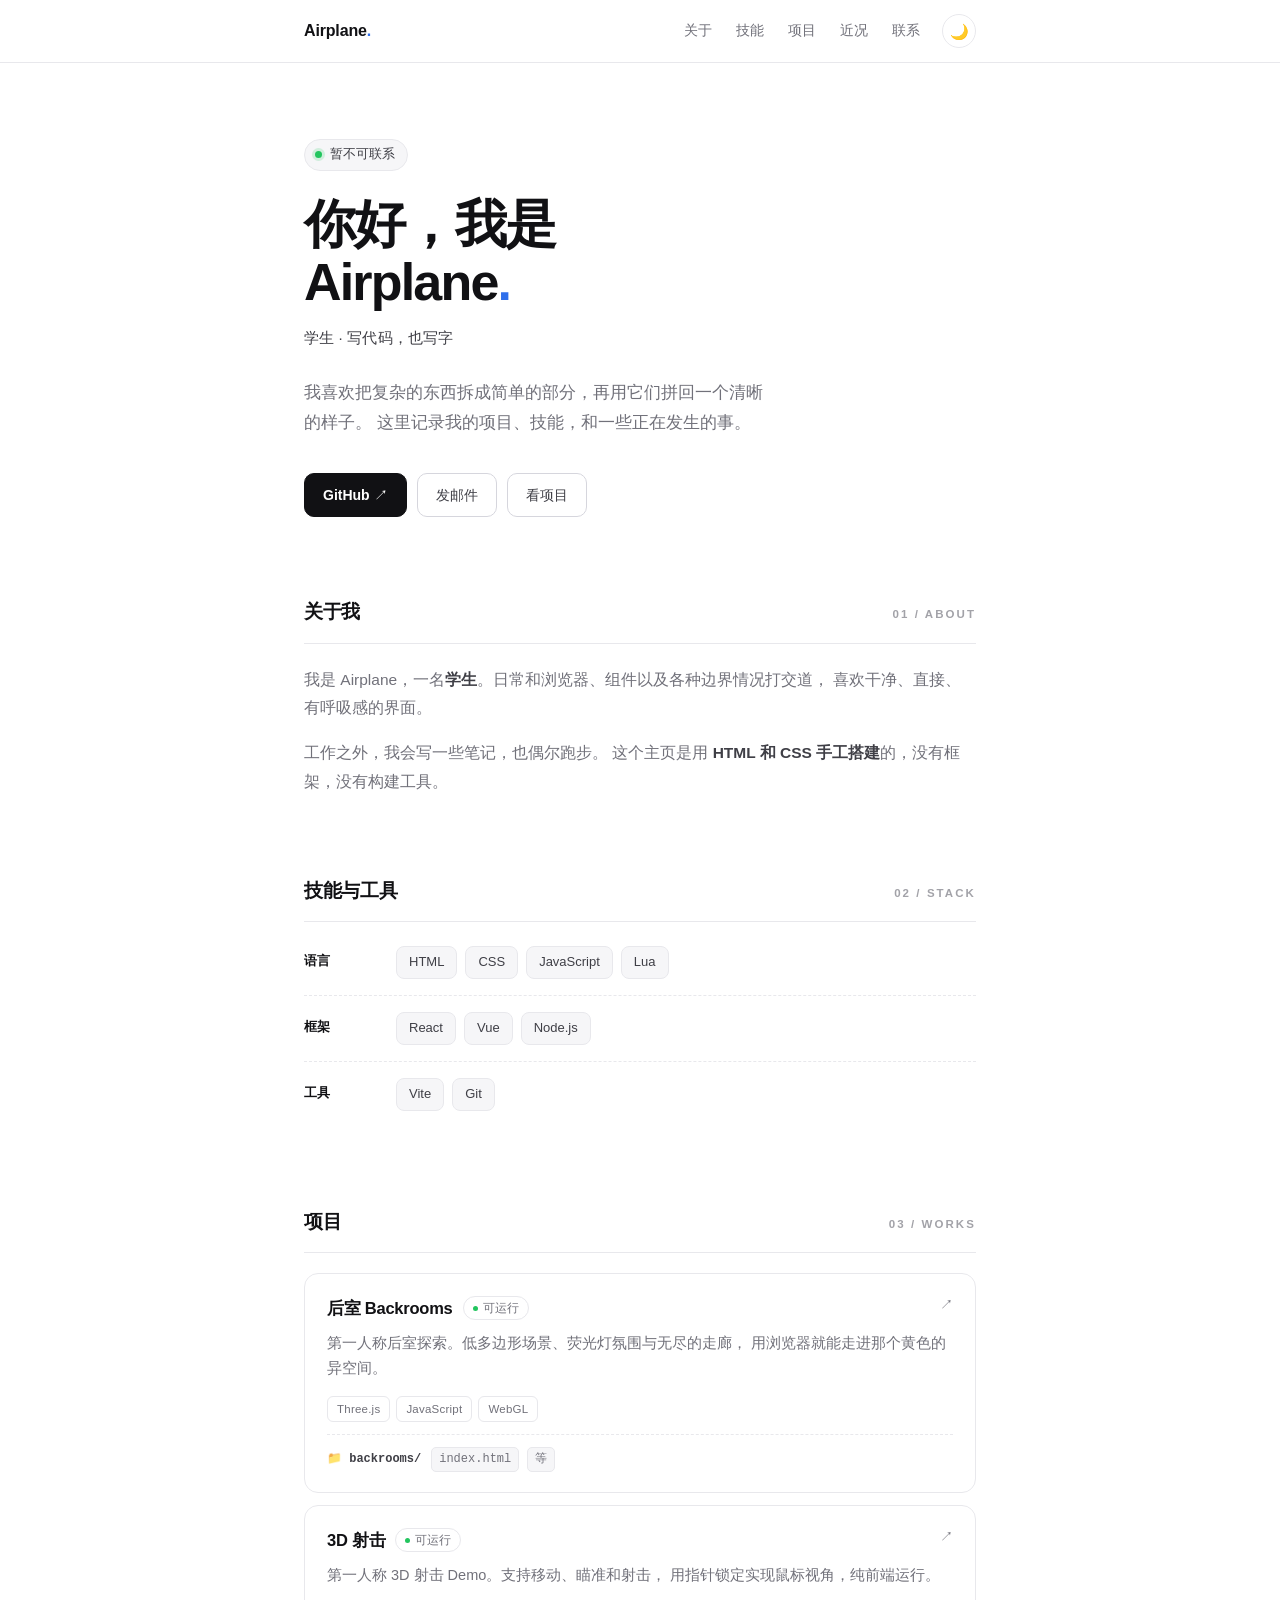
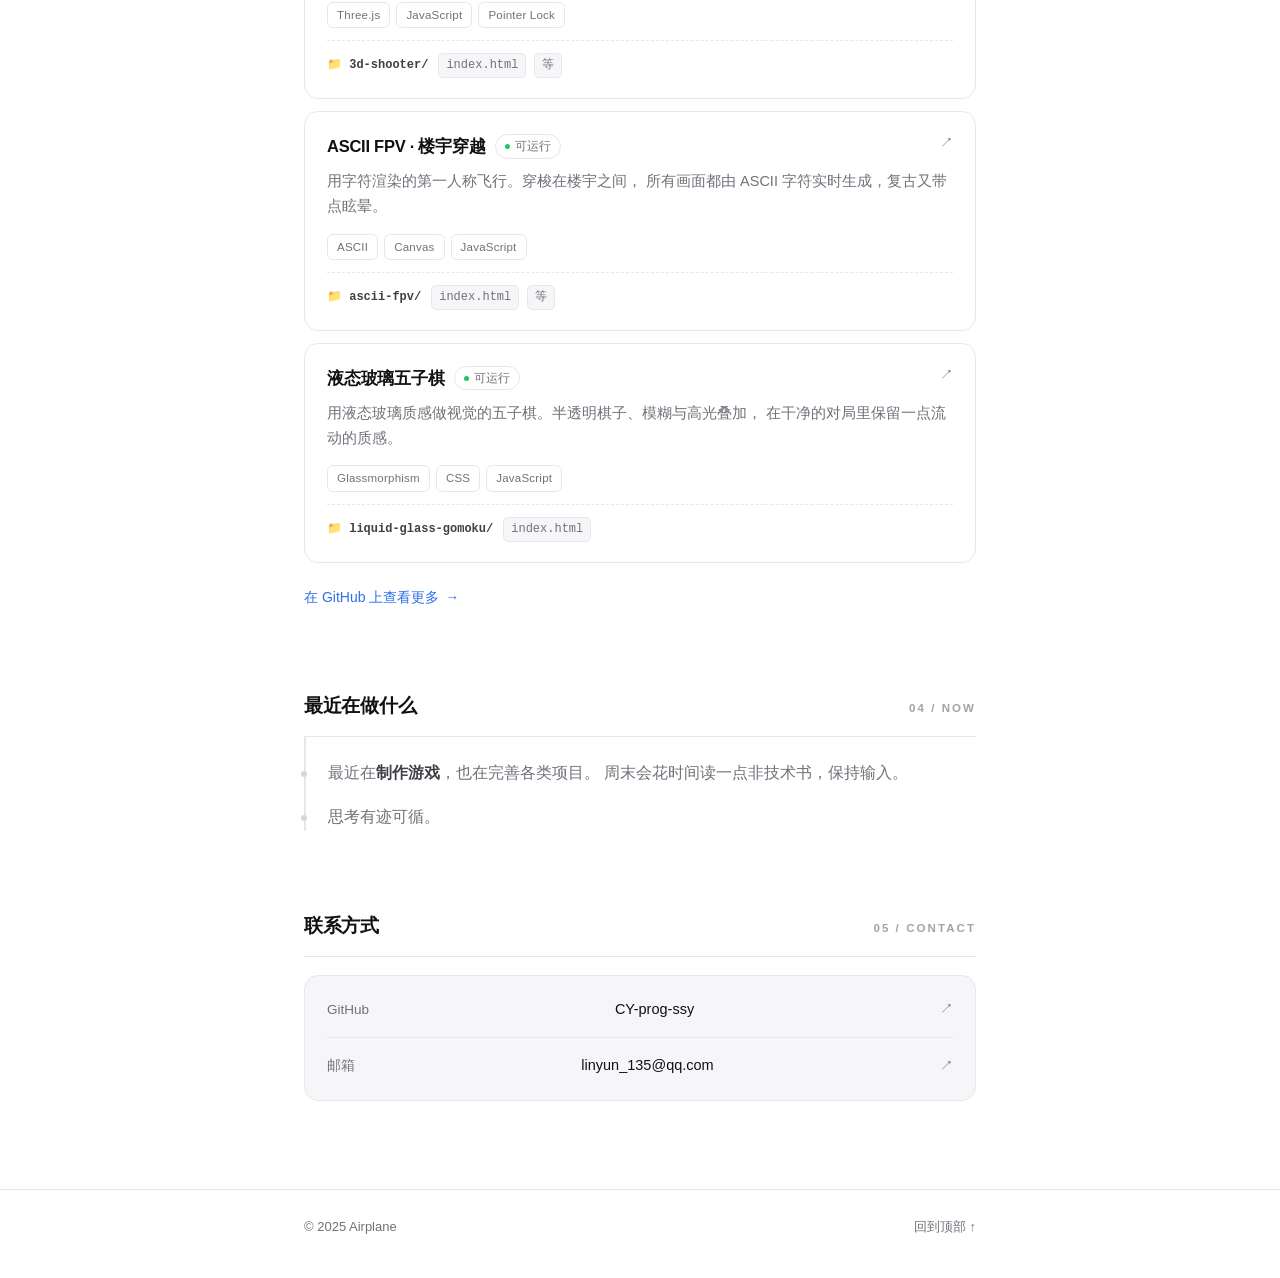
==== commit 70504327: "Add files via upload" ====
--- a/index.html
+++ b/index.html
@@ -1,1116 +1,950 @@
 <!DOCTYPE html>
 <html lang="zh-CN">
 <head>
-<meta charset="UTF-8">
-<meta name="viewport" content="width=device-width, initial-scale=1">
-<title>Airplane · 个人博客</title>
-<link rel="preconnect" href="https://fonts.googleapis.com">
-<link rel="preconnect" href="https://fonts.gstatic.com" crossorigin>
-<link href="https://fonts.googleapis.com/css2?family=JetBrains+Mono:wght@400;500;700&family=Noto+Sans+SC:wght@400;500;700;900&display=swap" rel="stylesheet">
+<meta charset="UTF-8" />
+<meta name="viewport" content="width=device-width, initial-scale=1.0" />
+<title>Airplane · 个人主页</title>
+<meta name="description" content="Airplane 的个人主页，写代码，也写字。" />
 <style>
-  :root{
-    --bg:        #0a0d12;
-    --bg-2:      #0d1117;
-    --card:      #11161d;
-    --card-hover:#151b24;
-    --border:    #1e242e;
-    --border-2:  #2b3341;
-    --fg:        #c9d1d9;
-    --fg-2:      #8b949e;
-    --fg-3:      #6e7681;
-    --accent:    #7ee787;
-    --accent-2:  #2ea043;
-    --cyan:      #79c0ff;
-    --yellow:    #e3b341;
-    --magenta:   #d2a8ff;
-    --radius:    14px;
-    --mono:      'JetBrains Mono', ui-monospace, SFMono-Regular, Menlo, Consolas, monospace;
-    --sans:      'Noto Sans SC', -apple-system, BlinkMacSystemFont, 'Segoe UI', sans-serif;
-  }
-
-  *{ box-sizing:border-box; }
-
-  html{ scroll-behavior:smooth; }
-
-  body{
-    margin:0;
-    background:var(--bg);
-    color:var(--fg);
-    font-family:var(--sans);
-    font-size:15px;
-    line-height:1.8;
-    -webkit-font-smoothing:antialiased;
-    overflow-x:hidden;
-  }
-
-  /* 背景光晕 */
-  body::before{
-    content:'';
-    position:fixed;
-    inset:0;
-    pointer-events:none;
-    z-index:0;
-    background:
-      radial-gradient(700px 400px at 12% -5%, rgba(126,231,135,.07), transparent 65%),
-      radial-gradient(600px 500px at 95% 8%, rgba(121,192,255,.06), transparent 60%),
-      radial-gradient(800px 600px at 50% 110%, rgba(210,168,255,.05), transparent 60%);
-  }
-
-  /* 细网格 */
-  body::after{
-    content:'';
-    position:fixed;
-    inset:0;
-    pointer-events:none;
-    z-index:0;
-    opacity:.35;
-    background-image:
-      linear-gradient(rgba(255,255,255,.018) 1px, transparent 1px),
-      linear-gradient(90deg, rgba(255,255,255,.018) 1px, transparent 1px);
-    background-size:52px 52px;
-    mask-image:radial-gradient(circle at 50% 0%, #000 0%, transparent 75%);
-    -webkit-mask-image:radial-gradient(circle at 50% 0%, #000 0%, transparent 75%);
-  }
-
-  .wrap{ position:relative; z-index:1; }
-
-  a{ color:inherit; text-decoration:none; }
-
-  .container{
-    width:min(1180px, 100% - 48px);
-    margin-inline:auto;
-  }
-
-  /* ================= 导航 ================= */
-  .nav{
-    position:sticky;
-    top:0;
-    z-index:50;
-    border-bottom:1px solid transparent;
-    background:rgba(10,13,18,.72);
-    backdrop-filter:blur(14px) saturate(160%);
-    -webkit-backdrop-filter:blur(14px) saturate(160%);
-    transition:border-color .3s, background .3s;
-  }
-  .nav.scrolled{
-    border-bottom-color:var(--border);
-    background:rgba(10,13,18,.9);
-  }
-  .nav-inner{
-    height:64px;
-    display:flex;
-    align-items:center;
-    justify-content:space-between;
-    gap:24px;
-  }
-  .logo{
-    display:flex;
-    align-items:center;
-    gap:10px;
-    font-family:var(--mono);
-    font-weight:700;
-    font-size:15px;
-    letter-spacing:-.2px;
-  }
-  .logo-mark{
-    width:28px; height:28px;
-    display:grid; place-items:center;
-    border-radius:8px;
-    border:1px solid var(--border-2);
-    background:linear-gradient(145deg,#161d26,#0c1116);
-    color:var(--accent);
-    font-size:14px;
-    box-shadow:0 0 18px -8px var(--accent);
-  }
-  .logo .dim{ color:var(--fg-3); font-weight:400; }
-
-  .nav-links{
-    display:flex;
-    align-items:center;
-    gap:4px;
-    font-size:14px;
-  }
-  .nav-links a{
-    padding:7px 13px;
-    border-radius:8px;
-    color:var(--fg-2);
-    transition:color .18s, background .18s;
-  }
-  .nav-links a:hover{ color:var(--fg); background:rgba(255,255,255,.045); }
-  .nav-links a.active{ color:var(--accent); }
-
-  .nav-cta{
-    display:flex; align-items:center; gap:9px;
-    font-family:var(--mono);
-    font-size:12.5px;
-    color:var(--fg-2);
-    padding:7px 13px;
-    border:1px solid var(--border-2);
-    border-radius:9px;
-    transition:.2s;
-  }
-  .nav-cta:hover{
-    color:var(--accent);
-    border-color:color-mix(in srgb, var(--accent) 45%, transparent);
-    box-shadow:0 0 22px -10px var(--accent);
-  }
-  .nav-cta .dot-live{
-    width:6px; height:6px; border-radius:50%;
-    background:var(--accent);
-    box-shadow:0 0 8px var(--accent);
-    animation:pulse 2s ease-in-out infinite;
-  }
-  @keyframes pulse{
-    0%,100%{ opacity:1; transform:scale(1); }
-    50%    { opacity:.35; transform:scale(.8); }
-  }
-
-  /* ================= HERO ================= */
-  .hero{
-    display:grid;
-    grid-template-columns:1.05fr .95fr;
-    gap:64px;
-    align-items:center;
-    padding:76px 0 88px;
-  }
-
-  .badge{
-    display:inline-flex;
-    align-items:center;
-    gap:8px;
-    padding:5px 12px;
-    border:1px solid var(--border-2);
-    border-radius:100px;
-    background:rgba(126,231,135,.05);
-    color:var(--accent);
-    font-family:var(--mono);
-    font-size:11.5px;
-    letter-spacing:.4px;
-    margin-bottom:22px;
-  }
-
-  .hero h1{
-    margin:0 0 20px;
-    font-size:clamp(34px, 5vw, 52px);
-    line-height:1.2;
-    font-weight:900;
-    letter-spacing:-1.2px;
-  }
-  .hero h1 .grad{
-    background:linear-gradient(100deg, var(--accent) 0%, var(--cyan) 55%, var(--magenta) 100%);
-    -webkit-background-clip:text;
-    background-clip:text;
-    color:transparent;
-  }
-
-  .hero p.lead{
-    margin:0 0 30px;
-    font-size:16.5px;
-    line-height:1.85;
-    color:var(--fg-2);
-    max-width:52ch;
-  }
-
-  .hero-actions{ display:flex; gap:12px; flex-wrap:wrap; margin-bottom:34px; }
-
-  .btn{
-    display:inline-flex;
-    align-items:center;
-    gap:9px;
-    padding:11px 22px;
-    border-radius:10px;
-    font-size:14px;
-    font-weight:500;
-    transition:.22s;
-    border:1px solid transparent;
-  }
-  .btn-primary{
-    background:linear-gradient(180deg, #2ea043, #238636);
-    color:#fff;
-    box-shadow:0 8px 24px -12px #2ea043, inset 0 1px 0 rgba(255,255,255,.14);
-  }
-  .btn-primary:hover{
-    transform:translateY(-2px);
-    box-shadow:0 14px 32px -12px #2ea043, inset 0 1px 0 rgba(255,255,255,.2);
-  }
-  .btn-ghost{
-    border-color:var(--border-2);
-    color:var(--fg-2);
-    background:rgba(255,255,255,.02);
-  }
-  .btn-ghost:hover{
-    color:var(--fg);
-    border-color:var(--fg-3);
-    transform:translateY(-2px);
-  }
-
-  .hero-stats{
-    display:flex;
-    gap:38px;
-    padding-top:26px;
-    border-top:1px solid var(--border);
-  }
-  .stat b{
-    display:block;
-    font-family:var(--mono);
-    font-size:22px;
-    font-weight:700;
-    color:var(--accent);
-    line-height:1.3;
-  }
-  .stat span{
-    font-size:12.5px;
-    color:var(--fg-3);
-    letter-spacing:.3px;
-  }
-
-  /* ================= 终端装饰窗 ================= */
-  .term{
-    position:relative;
-    border:1px solid var(--border-2);
-    border-radius:12px;
-    background:rgba(1,4,9,.9);
-    box-shadow:
-      0 30px 70px -28px rgba(0,0,0,.95),
-      0 0 80px -45px var(--accent),
-      inset 0 1px 0 rgba(255,255,255,.04);
-    overflow:hidden;
-    backdrop-filter:blur(8px);
-    animation:float 7s ease-in-out infinite;
-  }
-  @keyframes float{
-    0%,100%{ transform:translateY(0); }
-    50%    { transform:translateY(-9px); }
-  }
-
-  .term::before{
-    content:'';
-    position:absolute;
-    top:0; left:0; right:0;
-    height:1px;
-    background:linear-gradient(90deg, transparent, var(--accent), transparent);
-    opacity:.7;
-  }
-  .term::after{
-    content:'';
-    position:absolute;
-    inset:0;
-    pointer-events:none;
-    background:repeating-linear-gradient(0deg, rgba(0,0,0,.22) 0 1px, transparent 1px 3px);
-    opacity:.35;
-    z-index:5;
-  }
-
-  .term-bar{
-    display:flex;
-    align-items:center;
-    gap:7px;
-    padding:11px 14px;
-    background:linear-gradient(#161c24,#0e1319);
-    border-bottom:1px solid var(--border);
-    user-select:none;
-  }
-  .term-dot{ width:11px; height:11px; border-radius:50%; flex:none; }
-  .term-dot.r{ background:#ff5f57; }
-  .term-dot.y{ background:#febc2e; }
-  .term-dot.g{ background:#28c840; }
-  .term-title{
-    margin-left:auto;
-    font-family:var(--mono);
-    font-size:11.5px;
-    color:var(--fg-3);
-    letter-spacing:.2px;
-  }
-
-  .term-body{
-    position:relative;
-    z-index:2;
-    padding:18px 18px 22px;
-    font-family:var(--mono);
-    font-size:13px;
-    line-height:1.85;
-    height:300px;
-    overflow:hidden;
-  }
-  .term-body .row{ white-space:pre-wrap; word-break:break-word; }
-  .term-body .ps1{ color:var(--accent); }
-  .term-body .pth{ color:var(--cyan); }
-  .term-body .cmd{ color:var(--fg); }
-  .term-body .out{ color:var(--fg-2); }
-  .term-body .hi { color:var(--accent); }
-  .term-body .yl { color:var(--yellow); }
-  .term-body .mg { color:var(--magenta); }
-
-  .cursor{
-    display:inline-block;
-    width:8px;
-    height:14px;
-    vertical-align:-2px;
-    background:var(--accent);
-    box-shadow:0 0 8px var(--accent);
-    animation:blink 1s steps(1) infinite;
-  }
-  @keyframes blink{ 0%,50%{opacity:1;} 50.01%,100%{opacity:0;} }
-
-  /* ================= 关于区块（单列适配） ================= */
-  .about-grid{
-    display:grid;
-    grid-template-columns:1fr;
-    gap:20px;
-    padding-bottom:40px;
-    max-width:800px;
-  }
-
-  .card{
-    padding:24px;
-    border:1px solid var(--border);
-    border-radius:var(--radius);
-    background:linear-gradient(180deg, var(--card), rgba(17,22,29,.55));
-    transition:border-color .25s, transform .25s;
-  }
-  .card:hover{ border-color:var(--border-2); }
-
-  .card h4{
-    margin:0 0 16px;
-    font-size:12.5px;
-    font-weight:700;
-    letter-spacing:.7px;
-    text-transform:uppercase;
-    color:var(--fg-3);
-    font-family:var(--mono);
-  }
-
-  .profile{ display:flex; align-items:center; gap:15px; margin-bottom:18px; }
-  .avatar{
-    width:56px;
-    height:56px;
-    flex:none;
-    border-radius:16px;
-    object-fit:cover;
-    box-shadow:0 0 26px -10px var(--accent);
-  }
-  .profile-meta b{ display:block; font-size:17px; font-weight:700; line-height:1.5; }
-  .profile-meta span{
-    font-family:var(--mono);
-    font-size:12px;
-    color:var(--fg-3);
-  }
-  .card p.bio{
-    margin:0;
-    font-size:14px;
-    line-height:1.9;
-    color:var(--fg-2);
-  }
-
-  /* ================= 标签与链接（作品之后） ================= */
-  .tags-links-section{ padding-bottom:78px; }
-
-  .tags-links-grid{
-    display:grid;
-    grid-template-columns:1fr 1fr;
-    gap:20px;
-  }
-
-  .tag-cloud{ display:flex; flex-wrap:wrap; gap:8px; }
-  .tag-cloud a{
-    padding:5px 12px;
-    border-radius:8px;
-    border:1px solid var(--border);
-    background:rgba(255,255,255,.02);
-    font-family:var(--mono);
-    font-size:11.5px;
-    color:var(--fg-2);
-    transition:.18s;
-  }
-  .tag-cloud a:hover{
-    color:var(--accent);
-    border-color:rgba(126,231,135,.4);
-    background:rgba(126,231,135,.07);
-  }
-
-  .list-link{
-    display:flex;
-    align-items:center;
-    gap:10px;
-    padding:10px 0;
-    font-size:14px;
-    color:var(--fg-2);
-    border-bottom:1px dashed var(--border);
-    transition:color .18s, padding-left .18s;
-  }
-  .list-link:last-child{ border-bottom:0; padding-bottom:0; }
-  .list-link:hover{ color:var(--accent); padding-left:5px; }
-  .list-link .arrow{ font-family:var(--mono); color:var(--fg-3); font-size:11px; }
-  .list-link .val{
-    margin-left:auto;
-    font-family:var(--mono);
-    font-size:11.5px;
-    color:var(--fg-3);
-    overflow:hidden;
-    text-overflow:ellipsis;
-    white-space:nowrap;
-    max-width:150px;
-  }
-  .list-link:hover .val{ color:var(--accent); }
-
-  /* ================= 作品栏 ================= */
-  .works-section{ padding-bottom:72px; }
-
-  .works-grid{
-    display:grid;
-    grid-template-columns:repeat(auto-fit, minmax(320px, 1fr));
-    gap:20px;
-  }
-
-  .work-card{
-    position:relative;
-    display:flex;
-    flex-direction:column;
-    padding:26px 28px 24px;
-    border:1px solid var(--border);
-    border-radius:var(--radius);
-    background:linear-gradient(180deg, var(--card), rgba(17,22,29,.6));
-    transition:border-color .25s, transform .25s, background .25s, box-shadow .25s;
-    overflow:hidden;
-  }
-  .work-card::before{
-    content:'';
-    position:absolute;
-    left:0; top:0; bottom:0;
-    width:2px;
-    background:linear-gradient(180deg, var(--cyan), transparent 70%);
-    opacity:0;
-    transition:opacity .25s;
-  }
-  .work-card:hover{
-    border-color:var(--border-2);
-    background:linear-gradient(180deg, var(--card-hover), rgba(21,27,36,.7));
-    transform:translateY(-3px);
-    box-shadow:0 20px 44px -26px rgba(0,0,0,.9);
-  }
-  .work-card:hover::before{ opacity:1; }
-
-  .work-icon{
-    width:44px; height:44px;
-    display:grid; place-items:center;
-    border-radius:12px;
-    border:1px solid var(--border-2);
-    background:linear-gradient(145deg,#161d26,#0c1116);
-    font-size:20px;
-    margin-bottom:16px;
-    box-shadow:0 0 22px -10px var(--cyan);
-  }
-
-  .work-card h3{
-    margin:0 0 10px;
-    font-size:18px;
-    font-weight:700;
-    line-height:1.5;
-    letter-spacing:-.3px;
-    transition:color .2s;
-  }
-  .work-card:hover h3{ color:var(--cyan); }
-
-  .work-card p{
-    margin:0 0 20px;
-    font-size:14px;
-    line-height:1.85;
-    color:var(--fg-2);
-    flex:1;
-  }
-
-  .work-tags{
-    display:flex;
-    flex-wrap:wrap;
-    gap:7px;
-    margin-bottom:18px;
-  }
-  .work-tags span{
-    padding:3px 10px;
-    border-radius:100px;
-    border:1px solid rgba(121,192,255,.22);
-    background:rgba(121,192,255,.07);
-    color:var(--cyan);
-    font-family:var(--mono);
-    font-size:10.5px;
-    letter-spacing:.2px;
-  }
-
-  .work-link{
-    display:inline-flex;
-    align-items:center;
-    gap:7px;
-    font-family:var(--mono);
-    font-size:12.5px;
-    color:var(--fg-3);
-    transition:color .2s, gap .2s;
-    align-self:flex-start;
-  }
-  .work-card:hover .work-link{ color:var(--cyan); gap:11px; }
-
-  /* ================= 文章列表（页面最底部） ================= */
-  .posts-section{ padding-bottom:100px; }
-
-  .section-head{
-    display:flex;
-    align-items:baseline;
-    gap:14px;
-    margin-bottom:32px;
-    padding-bottom:16px;
-    border-bottom:1px solid var(--border);
-  }
-  .section-head h2{
-    margin:0;
-    font-size:21px;
-    font-weight:700;
-    letter-spacing:-.3px;
-  }
-  .section-head h2::before{
-    content:'#';
-    font-family:var(--mono);
-    color:var(--accent);
-    margin-right:9px;
-    opacity:.8;
-  }
-  .section-head .count{
-    margin-left:auto;
-    font-family:var(--mono);
-    font-size:12px;
-    color:var(--fg-3);
-  }
-
-  .posts{ display:flex; flex-direction:column; gap:16px; }
-
-  .post{
-    position:relative;
-    display:block;
-    padding:28px 32px;
-    border:1px solid var(--border);
-    border-radius:var(--radius);
-    background:linear-gradient(180deg, var(--card), rgba(17,22,29,.6));
-    transition:border-color .25s, transform .25s, background .25s, box-shadow .25s;
-    overflow:hidden;
-  }
-  .post::before{
-    content:'';
-    position:absolute;
-    left:0; top:0; bottom:0;
-    width:2px;
-    background:linear-gradient(180deg, var(--accent), transparent 70%);
-    opacity:0;
-    transition:opacity .25s;
-  }
-  .post:hover{
-    border-color:var(--border-2);
-    background:linear-gradient(180deg, var(--card-hover), rgba(21,27,36,.7));
-    transform:translateY(-3px);
-    box-shadow:0 20px 44px -26px rgba(0,0,0,.9);
-  }
-  .post:hover::before{ opacity:1; }
-
-  .post-top{
-    display:flex;
-    align-items:center;
-    gap:10px;
-    flex-wrap:wrap;
-    margin-bottom:12px;
-    font-family:var(--mono);
-    font-size:11.5px;
-    color:var(--fg-3);
-  }
-  .post-date{ letter-spacing:.3px; }
-  .post-sep{ color:var(--border-2); }
-  .tag{
-    padding:2px 9px;
-    border-radius:100px;
-    border:1px solid rgba(126,231,135,.22);
-    background:rgba(126,231,135,.07);
-    color:var(--accent);
-    font-size:11px;
-    letter-spacing:.2px;
-  }
-
-  .post h3{
-    margin:0 0 10px;
-    font-size:20px;
-    font-weight:700;
-    line-height:1.5;
-    letter-spacing:-.3px;
-    transition:color .2s;
-  }
-  .post:hover h3{ color:var(--accent); }
-
-  .post p{
-    margin:0 0 16px;
-    font-size:14.5px;
-    line-height:1.85;
-    color:var(--fg-2);
-    max-width:78ch;
-  }
-
-  .post-more{
-    display:inline-flex;
-    align-items:center;
-    gap:7px;
-    font-family:var(--mono);
-    font-size:12.5px;
-    color:var(--fg-3);
-    transition:color .2s, gap .2s;
-  }
-  .post:hover .post-more{ color:var(--accent); gap:11px; }
+  :root {
+    color-scheme: light;
+    --bg: #ffffff;
+    --bg-soft: #f6f6f8;
+    --bg-card: #ffffff;
+    --text: #111114;
+    --text-mid: #3f3f46;
+    --text-soft: #71717a;
+    --border: #e8e8ec;
+    --border-strong: #d6d6dd;
+    --accent: #2f6feb;
+    --green: #22c55e;
+    --radius: 14px;
+    --max: 720px;
+  }
+
+  [data-theme="dark"] {
+    color-scheme: dark;
+    --bg: #0e0e10;
+    --bg-soft: #17171a;
+    --bg-card: #141417;
+    --text: #f2f2f6;
+    --text-mid: #c9c9d3;
+    --text-soft: #8f8f9c;
+    --border: #26262b;
+    --border-strong: #36363d;
+    --accent: #7aa2ff;
+  }
+
+  * { box-sizing: border-box; margin: 0; padding: 0; }
+
+  html {
+    scroll-behavior: smooth;
+    scroll-padding-top: 84px;
+  }
+
+  body {
+    min-height: 100vh;
+    display: flex;
+    flex-direction: column;
+    background: var(--bg);
+    color: var(--text);
+    font-family: -apple-system, BlinkMacSystemFont, "Segoe UI", "PingFang SC",
+                 "Hiragino Sans GB", "Microsoft YaHei", sans-serif;
+    line-height: 1.75;
+    -webkit-font-smoothing: antialiased;
+    transition: background .3s ease, color .3s ease;
+    animation: fade .5s ease both;
+  }
+
+  @keyframes fade { from { opacity: 0; } to { opacity: 1; } }
+
+  ::selection { background: var(--accent); color: #fff; }
+
+  .wrap {
+    width: 100%;
+    max-width: var(--max);
+    margin: 0 auto;
+    padding: 0 24px;
+  }
+
+  /* ================= 顶部导航 ================= */
+  .site-header {
+    position: sticky;
+    top: 0;
+    z-index: 30;
+    background: color-mix(in srgb, var(--bg) 82%, transparent);
+    -webkit-backdrop-filter: blur(16px);
+    backdrop-filter: blur(16px);
+    border-bottom: 1px solid var(--border);
+  }
+
+  .site-header .wrap {
+    display: flex;
+    align-items: center;
+    justify-content: space-between;
+    height: 62px;
+  }
+
+  .logo {
+    font-size: 16px;
+    font-weight: 700;
+    letter-spacing: -.01em;
+    color: var(--text);
+    text-decoration: none;
+  }
+  .logo .dot { color: var(--accent); }
+
+  nav { display: flex; align-items: center; gap: 4px; }
+
+  nav a {
+    padding: 6px 10px;
+    font-size: 13.5px;
+    color: var(--text-soft);
+    text-decoration: none;
+    border-radius: 8px;
+    transition: color .2s, background .2s;
+  }
+  nav a:hover { color: var(--text); background: var(--bg-soft); }
+
+  nav a.active {
+    color: var(--text);
+    background: var(--bg-soft);
+    font-weight: 550;
+  }
+
+  .theme-btn {
+    width: 34px;
+    height: 34px;
+    margin-left: 8px;
+    display: grid;
+    place-items: center;
+    font-size: 15px;
+    line-height: 1;
+    color: var(--text);
+    background: transparent;
+    border: 1px solid var(--border);
+    border-radius: 50%;
+    cursor: pointer;
+    transition: background .2s, transform .3s, border-color .2s;
+  }
+  .theme-btn:hover {
+    background: var(--bg-soft);
+    border-color: var(--border-strong);
+    transform: rotate(-18deg);
+  }
+
+  /* ================= 首屏 ================= */
+  main { flex: 1; }
+
+  .hero { padding: 76px 0 0; }
+
+  .status {
+    display: inline-flex;
+    align-items: center;
+    gap: 8px;
+    padding: 4px 12px 4px 10px;
+    font-size: 12.5px;
+    color: var(--text-mid);
+    background: var(--bg-soft);
+    border: 1px solid var(--border);
+    border-radius: 999px;
+  }
+
+  .status .pulse {
+    width: 7px;
+    height: 7px;
+    border-radius: 50%;
+    background: var(--green);
+    box-shadow: 0 0 0 3px rgba(34, 197, 94, .18);
+    animation: pulse 2.4s ease-in-out infinite;
+  }
+  @keyframes pulse { 0%, 100% { opacity: 1; } 50% { opacity: .45; } }
+
+  .hero h1 {
+    margin-top: 24px;
+    font-size: clamp(34px, 7vw, 52px);
+    font-weight: 750;
+    line-height: 1.12;
+    letter-spacing: -.035em;
+  }
+  .hero h1 .dot { color: var(--accent); }
+
+  .hero .role {
+    margin-top: 14px;
+    font-size: 15px;
+    font-weight: 500;
+    letter-spacing: .01em;
+    color: var(--text-mid);
+  }
+
+  .hero .desc {
+    margin-top: 26px;
+    max-width: 50ch;
+    font-size: 17px;
+    line-height: 1.8;
+    color: var(--text-soft);
+  }
+
+  .hero-actions {
+    display: flex;
+    flex-wrap: wrap;
+    gap: 10px;
+    margin-top: 34px;
+  }
+
+  .btn {
+    display: inline-flex;
+    align-items: center;
+    gap: 7px;
+    padding: 9px 18px;
+    font-size: 14px;
+    font-weight: 550;
+    border-radius: 10px;
+    text-decoration: none;
+    transition: transform .2s, background .2s, border-color .2s, box-shadow .2s;
+  }
+
+  .btn-primary {
+    color: var(--bg);
+    background: var(--text);
+    border: 1px solid var(--text);
+  }
+  .btn-primary:hover {
+    transform: translateY(-1px);
+    box-shadow: 0 6px 18px -8px rgba(0, 0, 0, .45);
+  }
+
+  .btn-ghost {
+    color: var(--text-mid);
+    background: transparent;
+    border: 1px solid var(--border-strong);
+  }
+  .btn-ghost:hover {
+    color: var(--text);
+    background: var(--bg-soft);
+    transform: translateY(-1px);
+  }
+
+  /* ================= 区块通用 ================= */
+  .section { margin-top: 78px; }
+
+  .sec-head {
+    display: flex;
+    align-items: baseline;
+    justify-content: space-between;
+    gap: 16px;
+    padding-bottom: 14px;
+    border-bottom: 1px solid var(--border);
+  }
+
+  .sec-head h2 {
+    font-size: 19px;
+    font-weight: 700;
+    letter-spacing: -.015em;
+    color: var(--text);
+  }
+
+  .sec-head .num {
+    font-size: 11.5px;
+    font-weight: 600;
+    letter-spacing: .18em;
+    color: var(--text-soft);
+    opacity: .65;
+    font-variant-numeric: tabular-nums;
+  }
+
+  /* ================= 关于 ================= */
+  .about-body { padding-top: 22px; }
+
+  .about-body p {
+    font-size: 15.5px;
+    line-height: 1.85;
+    color: var(--text-soft);
+  }
+  .about-body p + p { margin-top: 16px; }
+
+  .about-body strong {
+    font-weight: 600;
+    color: var(--text-mid);
+  }
+
+  /* ================= 技能 ================= */
+  .skill-groups { padding-top: 8px; }
+
+  .skill-group {
+    display: flex;
+    gap: 20px;
+    padding: 16px 0;
+    border-bottom: 1px dashed var(--border);
+  }
+  .skill-group:last-child { border-bottom: none; }
+
+  .skill-group .cat {
+    flex: 0 0 72px;
+    padding-top: 4px;
+    font-size: 13px;
+    font-weight: 600;
+    letter-spacing: .02em;
+    color: var(--text);
+  }
+
+  .skill-group .tags {
+    display: flex;
+    flex-wrap: wrap;
+    gap: 8px;
+  }
+
+  .tag {
+    padding: 4px 12px;
+    font-size: 13px;
+    color: var(--text-mid);
+    background: var(--bg-soft);
+    border: 1px solid var(--border);
+    border-radius: 8px;
+    transition: border-color .2s, color .2s;
+  }
+  .tag:hover {
+    color: var(--accent);
+    border-color: color-mix(in srgb, var(--accent) 40%, var(--border));
+  }
+
+  /* ================= 项目 ================= */
+  .project-list { padding-top: 8px; }
+
+  .project-card {
+    display: block;
+    padding: 20px 22px;
+    margin-top: 12px;
+    background: var(--bg-card);
+    border: 1px solid var(--border);
+    border-radius: var(--radius);
+    text-decoration: none;
+    color: inherit;
+    transition: border-color .25s, transform .25s, box-shadow .25s;
+  }
+  .project-card:hover {
+    border-color: color-mix(in srgb, var(--accent) 55%, var(--border));
+    transform: translateY(-2px);
+    box-shadow: 0 12px 28px -18px rgba(0, 0, 0, .35);
+  }
+  .project-card:focus-visible {
+    outline: 2px solid var(--accent);
+    outline-offset: 2px;
+  }
+
+  .project-top {
+    display: flex;
+    align-items: flex-start;
+    justify-content: space-between;
+    gap: 12px;
+  }
+
+  .pt-title {
+    display: flex;
+    align-items: center;
+    flex-wrap: wrap;
+    gap: 10px;
+    min-width: 0;
+  }
+
+  .pt-title h3 {
+    font-size: 16.5px;
+    font-weight: 650;
+    letter-spacing: -.015em;
+    color: var(--text);
+  }
+
+  .state {
+    display: inline-flex;
+    align-items: center;
+    gap: 5px;
+    padding: 1px 9px;
+    font-size: 11.5px;
+    font-weight: 500;
+    color: var(--text-soft);
+    border: 1px solid var(--border);
+    border-radius: 999px;
+    white-space: nowrap;
+  }
+  .state i {
+    display: block;
+    width: 5px;
+    height: 5px;
+    border-radius: 50%;
+    background: var(--green);
+  }
+
+  .project-top .go {
+    flex-shrink: 0;
+    font-size: 13px;
+    color: var(--text-soft);
+    transition: transform .2s, color .2s;
+  }
+  .project-card:hover .go {
+    color: var(--accent);
+    transform: translate(3px, -3px);
+  }
+
+  .project-card > p {
+    margin-top: 8px;
+    font-size: 14.5px;
+    line-height: 1.75;
+    color: var(--text-soft);
+  }
+
+  .project-card .meta {
+    display: flex;
+    flex-wrap: wrap;
+    gap: 6px;
+    margin-top: 14px;
+  }
+
+  .mini-tag {
+    padding: 2px 9px;
+    font-size: 11.5px;
+    letter-spacing: .02em;
+    color: var(--text-soft);
+    border: 1px solid var(--border);
+    border-radius: 6px;
+  }
+
+  /* 文件夹内文件清单 */
+  .file-list {
+    display: flex;
+    flex-wrap: wrap;
+    align-items: center;
+    gap: 6px 8px;
+    margin-top: 12px;
+    padding-top: 12px;
+    border-top: 1px dashed var(--border);
+    font-family: ui-monospace, SFMono-Regular, Menlo, Consolas, monospace;
+    font-size: 12px;
+    color: var(--text-soft);
+  }
+  .file-list .folder {
+    color: var(--text-mid);
+    font-weight: 600;
+    margin-right: 2px;
+  }
+  .file-list .file {
+    padding: 1px 7px;
+    border: 1px solid var(--border);
+    border-radius: 5px;
+    background: var(--bg-soft);
+  }
+
+  .more-link {
+    display: inline-flex;
+    align-items: center;
+    gap: 6px;
+    margin-top: 22px;
+    font-size: 14px;
+    font-weight: 500;
+    color: var(--accent);
+    text-decoration: none;
+    transition: gap .2s;
+  }
+  .more-link:hover { gap: 10px; }
+
+  /* ================= 最近 ================= */
+  .now-body {
+    padding: 22px 0 0 22px;
+    border-left: 2px solid var(--border);
+  }
+
+  .now-item {
+    position: relative;
+    font-size: 15.5px;
+    line-height: 1.8;
+    color: var(--text-soft);
+  }
+  .now-item + .now-item { margin-top: 16px; }
+
+  .now-item::before {
+    content: "";
+    position: absolute;
+    left: -27px;
+    top: 12px;
+    width: 6px;
+    height: 6px;
+    border-radius: 50%;
+    background: var(--border-strong);
+  }
+
+  .now-item strong {
+    font-weight: 600;
+    color: var(--text-mid);
+  }
+
+  /* ================= 联系方式 ================= */
+  .contact-card {
+    margin-top: 18px;
+    padding: 6px 22px;
+    background: var(--bg-soft);
+    border: 1px solid var(--border);
+    border-radius: var(--radius);
+  }
+
+  .contact-list { display: flex; flex-direction: column; }
+
+  .contact-item {
+    display: flex;
+    align-items: center;
+    justify-content: space-between;
+    gap: 16px;
+    padding: 15px 0;
+    border-bottom: 1px solid var(--border);
+    text-decoration: none;
+    color: inherit;
+    transition: color .2s;
+  }
+  .contact-item:last-child { border-bottom: none; }
+
+  .contact-item:hover { color: var(--accent); }
+  .contact-item:focus-visible {
+    outline: 2px solid var(--accent);
+    outline-offset: 2px;
+  }
+
+  .contact-item .key {
+    flex-shrink: 0;
+    font-size: 13.5px;
+    color: var(--text-soft);
+    transition: color .2s;
+  }
+  .contact-item:hover .key { color: var(--accent); }
+
+  .contact-item .val {
+    font-size: 14.5px;
+    font-weight: 500;
+    color: var(--text);
+    word-break: break-all;
+    text-align: right;
+    transition: color .2s;
+  }
+  .contact-item:hover .val { color: var(--accent); }
+
+  .contact-item .arrow {
+    flex-shrink: 0;
+    font-size: 13px;
+    color: var(--text-soft);
+    transition: transform .2s, color .2s;
+  }
+  .contact-item:hover .arrow {
+    transform: translate(3px, -3px);
+    color: var(--accent);
+  }
+
+  .section-end { margin-bottom: 88px; }
 
   /* ================= 页脚 ================= */
-  footer{
-    border-top:1px solid var(--border);
-    padding:34px 0 46px;
-  }
-  .foot{
-    display:flex;
-    align-items:center;
-    justify-content:space-between;
-    gap:20px;
-    flex-wrap:wrap;
-    font-family:var(--mono);
-    font-size:12.5px;
-    color:var(--fg-3);
-  }
-  .foot-links{ display:flex; gap:20px; }
-  .foot-links a{ transition:color .18s; }
-  .foot-links a:hover{ color:var(--accent); }
-
-  /* ================= 响应式 ================= */
-  @media (max-width:1000px){
-    .hero{
-      grid-template-columns:1fr;
-      gap:48px;
-      padding:52px 0 64px;
+  footer {
+    border-top: 1px solid var(--border);
+    padding: 26px 0 40px;
+  }
+  footer .wrap {
+    display: flex;
+    flex-wrap: wrap;
+    gap: 8px 20px;
+    align-items: center;
+    justify-content: space-between;
+    font-size: 13px;
+    color: var(--text-soft);
+  }
+  footer a {
+    color: var(--text-soft);
+    text-decoration: none;
+    transition: color .2s;
+  }
+  footer a:hover { color: var(--accent); }
+
+  /* ================= 移动端 ================= */
+  @media (max-width: 640px) {
+    .hero { padding-top: 52px; }
+    .hero .desc { font-size: 16px; }
+
+    nav a { padding: 6px 7px; font-size: 13px; }
+    nav a[href="#skills"],
+    nav a[href="#projects"] { display: none; }
+
+    .section { margin-top: 56px; }
+    .section-end { margin-bottom: 60px; }
+
+    .sec-head h2 { font-size: 17.5px; }
+
+    .skill-group {
+      flex-direction: column;
+      gap: 8px;
+      padding: 14px 0;
     }
-  }
-
-  @media (max-width:640px){
-    .container{ width:calc(100% - 32px); }
-    .nav-links a{ padding:6px 9px; font-size:13px; }
-    .nav-cta{ display:none; }
-    .hero{ padding:36px 0 52px; }
-    .hero-stats{ gap:26px; }
-    .card{ padding:20px; }
-    .post{ padding:22px; }
-    .post h3{ font-size:17.5px; }
-    .term-body{ height:250px; font-size:12px; padding:14px; }
-    .posts-section{ padding-bottom:64px; }
-    .list-link .val{ max-width:110px; }
-    .works-grid{ grid-template-columns:1fr; }
-    .work-card{ padding:22px; }
-    .work-card h3{ font-size:16.5px; }
-    .works-section{ padding-bottom:56px; }
-    
-    /* 响应式：标签和链接变为单列 */
-    .tags-links-grid{ grid-template-columns:1fr; }
-    .tags-links-section{ padding-bottom:56px; }
+    .skill-group .cat { padding-top: 0; }
+
+    .contact-card { padding: 4px 18px; }
+
+    .contact-item {
+      flex-wrap: wrap;
+      gap: 2px 12px;
+      padding: 14px 0;
+    }
+    .contact-item .val {
+      width: 100%;
+      text-align: left;
+      font-size: 14px;
+    }
+    .contact-item .arrow { display: none; }
+
+    .now-body { padding-left: 18px; }
+    .now-item::before { left: -23px; }
+
+    .file-list { font-size: 11.5px; }
+    .pt-title h3 { font-size: 15.5px; }
+  }
+
+  @media (prefers-reduced-motion: reduce) {
+    * { animation: none !important; transition: none !important; }
+    html { scroll-behavior: auto; }
   }
 </style>
 </head>
 <body>
 
-<div class="wrap">
-
-  <!-- ================= 导航 ================= -->
-  <header class="nav" id="nav">
-    <div class="container nav-inner">
-      <a href="#" class="logo">
-        <span class="logo-mark">&gt;_</span>
-        <span>Airplane<span class="dim">.dev</span></span>
+<header class="site-header">
+  <div class="wrap">
+    <a class="logo" href="#">Airplane<span class="dot">.</span></a>
+    <nav>
+      <a href="#about">关于</a>
+      <a href="#skills">技能</a>
+      <a href="#projects">项目</a>
+      <a href="#now">近况</a>
+      <a href="#contact">联系</a>
+      <button class="theme-btn" id="themeToggle" aria-label="切换深浅色主题">🌙</button>
+    </nav>
+  </div>
+</header>
+
+<main>
+  <div class="wrap">
+
+    <!-- 首屏 -->
+    <section class="hero">
+      <span class="status">
+        <span class="pulse"></span>
+        暂不可联系
+      </span>
+
+      <h1>你好，我是<br />Airplane<span class="dot">.</span></h1>
+      <p class="role">学生 · 写代码，也写字</p>
+
+      <p class="desc">
+        我喜欢把复杂的东西拆成简单的部分，再用它们拼回一个清晰的样子。
+        这里记录我的项目、技能，和一些正在发生的事。
+      </p>
+
+      <div class="hero-actions">
+        <a class="btn btn-primary"
+           href="https://github.com/CY-prog-ssy"
+           target="_blank" rel="noopener noreferrer">
+          GitHub ↗
+        </a>
+        <a class="btn btn-ghost" href="mailto:linyun_135@qq.com">
+          发邮件
+        </a>
+        <a class="btn btn-ghost" href="#projects">
+          看项目
+        </a>
+      </div>
+    </section>
+
+    <!-- 关于 -->
+    <section class="section" id="about">
+      <div class="sec-head">
+        <h2>关于我</h2>
+        <span class="num">01 / ABOUT</span>
+      </div>
+      <div class="about-body">
+        <p>
+          我是 Airplane，一名<strong>学生</strong>。日常和浏览器、组件以及各种边界情况打交道，
+          喜欢干净、直接、有呼吸感的界面。
+        </p>
+        <p>
+          工作之外，我会写一些笔记，也偶尔跑步。
+          这个主页是用 <strong>HTML 和 CSS 手工搭建</strong>的，没有框架，没有构建工具。
+        </p>
+      </div>
+    </section>
+
+    <!-- 技能 -->
+    <section class="section" id="skills">
+      <div class="sec-head">
+        <h2>技能与工具</h2>
+        <span class="num">02 / STACK</span>
+      </div>
+      <div class="skill-groups">
+        <div class="skill-group">
+          <span class="cat">语言</span>
+          <div class="tags">
+            <span class="tag">HTML</span>
+            <span class="tag">CSS</span>
+            <span class="tag">JavaScript</span>
+            <span class="tag">Lua</span>
+          </div>
+        </div>
+        <div class="skill-group">
+          <span class="cat">框架</span>
+          <div class="tags">
+            <span class="tag">React</span>
+            <span class="tag">Vue</span>
+            <span class="tag">Node.js</span>
+          </div>
+        </div>
+        <div class="skill-group">
+          <span class="cat">工具</span>
+          <div class="tags">
+            <span class="tag">Vite</span>
+            <span class="tag">Git</span>
+          </div>
+        </div>
+      </div>
+    </section>
+
+    <!-- 项目 -->
+    <section class="section" id="projects">
+      <div class="sec-head">
+        <h2>项目</h2>
+        <span class="num">03 / WORKS</span>
+      </div>
+      <div class="project-list">
+
+        <!-- 后室 -->
+        <a class="project-card"
+           href="./backrooms/index.html"
+           target="_blank" rel="noopener noreferrer">
+          <div class="project-top">
+            <div class="pt-title">
+              <h3>后室 Backrooms</h3>
+              <span class="state"><i></i>可运行</span>
+            </div>
+            <span class="go" aria-hidden="true">↗</span>
+          </div>
+          <p>
+            第一人称后室探索。低多边形场景、荧光灯氛围与无尽的走廊，
+            用浏览器就能走进那个黄色的异空间。
+          </p>
+          <div class="meta">
+            <span class="mini-tag">Three.js</span>
+            <span class="mini-tag">JavaScript</span>
+            <span class="mini-tag">WebGL</span>
+          </div>
+          <div class="file-list">
+            <span class="folder">📁 backrooms/</span>
+            <span class="file">index.html</span>
+            <span class="file">等</span>
+          </div>
+        </a>
+
+        <!-- 3D 射击 -->
+        <a class="project-card"
+           href="./3d-shooter/index.html"
+           target="_blank" rel="noopener noreferrer">
+          <div class="project-top">
+            <div class="pt-title">
+              <h3>3D 射击</h3>
+              <span class="state"><i></i>可运行</span>
+            </div>
+            <span class="go" aria-hidden="true">↗</span>
+          </div>
+          <p>
+            第一人称 3D 射击 Demo。支持移动、瞄准和射击，
+            用指针锁定实现鼠标视角，纯前端运行。
+          </p>
+          <div class="meta">
+            <span class="mini-tag">Three.js</span>
+            <span class="mini-tag">JavaScript</span>
+            <span class="mini-tag">Pointer Lock</span>
+          </div>
+          <div class="file-list">
+            <span class="folder">📁 3d-shooter/</span>
+            <span class="file">index.html</span>
+            <span class="file">等</span>
+          </div>
+        </a>
+
+        <!-- ASCII FPV · 楼宇穿越 -->
+        <a class="project-card"
+           href="./ascii-fpv/index.html"
+           target="_blank" rel="noopener noreferrer">
+          <div class="project-top">
+            <div class="pt-title">
+              <h3>ASCII FPV · 楼宇穿越</h3>
+              <span class="state"><i></i>可运行</span>
+            </div>
+            <span class="go" aria-hidden="true">↗</span>
+          </div>
+          <p>
+            用字符渲染的第一人称飞行。穿梭在楼宇之间，
+            所有画面都由 ASCII 字符实时生成，复古又带点眩晕。
+          </p>
+          <div class="meta">
+            <span class="mini-tag">ASCII</span>
+            <span class="mini-tag">Canvas</span>
+            <span class="mini-tag">JavaScript</span>
+          </div>
+          <div class="file-list">
+            <span class="folder">📁 ascii-fpv/</span>
+            <span class="file">index.html</span>
+            <span class="file">等</span>
+          </div>
+        </a>
+
+        <!-- 液态玻璃五子棋 -->
+        <a class="project-card"
+           href="./liquid-glass-gomoku/index.html"
+           target="_blank" rel="noopener noreferrer">
+          <div class="project-top">
+            <div class="pt-title">
+              <h3>液态玻璃五子棋</h3>
+              <span class="state"><i></i>可运行</span>
+            </div>
+            <span class="go" aria-hidden="true">↗</span>
+          </div>
+          <p>
+            用液态玻璃质感做视觉的五子棋。半透明棋子、模糊与高光叠加，
+            在干净的对局里保留一点流动的质感。
+          </p>
+          <div class="meta">
+            <span class="mini-tag">Glassmorphism</span>
+            <span class="mini-tag">CSS</span>
+            <span class="mini-tag">JavaScript</span>
+          </div>
+          <div class="file-list">
+            <span class="folder">📁 liquid-glass-gomoku/</span>
+            <span class="file">index.html</span>
+          </div>
+        </a>
+
+      </div>
+
+      <a class="more-link"
+         href="https://github.com/CY-prog-ssy"
+         target="_blank" rel="noopener noreferrer">
+        在 GitHub 上查看更多 <span>→</span>
       </a>
-      <nav class="nav-links">
-        <a href="#about" class="active">关于</a>
-        <a href="#works">作品</a>
-        <a href="#posts">文章</a>
-      </nav>
-      <a href="#links" class="nav-cta">
-        <span class="dot-live"></span>
-        RSS 订阅
-      </a>
-    </div>
-  </header>
-
-  <main>
-    <!-- ================= HERO ================= -->
-    <section class="container hero">
-      <div class="hero-text">
-        <div class="badge">
-          <span class="dot-live" style="width:5px;height:5px;border-radius:50%;background:currentColor;box-shadow:0 0 8px currentColor;"></span>
-          现在不可以联系我
-        </div>
-
-        <h1>
-          写代码，<br>
-          也写<span class="grad">一些别的</span>。
-        </h1>
-
-        <p class="lead">
-          我是 Airplane，一名在校初二学生，现居河北，
-          晚上研究 CSS 逛GitHub，偶尔把想不明白的事情写下来。
+    </section>
+
+    <!-- 最近 -->
+    <section class="section" id="now">
+      <div class="sec-head">
+        <h2>最近在做什么</h2>
+        <span class="num">04 / NOW</span>
+      </div>
+      <div class="now-body">
+        <p class="now-item">
+          最近在<strong>制作游戏</strong>，也在完善各类项目。
+          周末会花时间读一点非技术书，保持输入。
         </p>
-
-        <div class="hero-actions">
-          <a href="#about" class="btn btn-primary">
-            <span>关于我</span>
-            <span style="font-family:var(--mono);font-size:12px;">↓</span>
+        <p class="now-item">
+          思考有迹可循。
+        </p>
+      </div>
+    </section>
+
+    <!-- 联系 -->
+    <section class="section section-end" id="contact">
+      <div class="sec-head">
+        <h2>联系方式</h2>
+        <span class="num">05 / CONTACT</span>
+      </div>
+      <div class="contact-card">
+        <div class="contact-list">
+          <a class="contact-item"
+             href="https://github.com/CY-prog-ssy"
+             target="_blank" rel="noopener noreferrer">
+            <span class="key">GitHub</span>
+            <span class="val">CY-prog-ssy</span>
+            <span class="arrow" aria-hidden="true">↗</span>
           </a>
-          <!-- 新增作品按钮 -->
-          <a href="#works" class="btn btn-ghost">查看作品</a>
-          <a href="#posts" class="btn btn-ghost">直接看文章</a>
-        </div>
-
-        <div class="hero-stats">
-          <div class="stat"><b>   4</b><span>个作品</span></div>
-          <div class="stat"><b>   1</b><span>篇文章</span></div>
-          <div class="stat"><b>   0</b><span>杯咖啡</span></div>
-        </div>
-      </div>
-
-      <!-- 终端装饰窗 -->
-      <div class="term" aria-hidden="true">
-        <div class="term-bar">
-          <span class="term-dot r"></span>
-          <span class="term-dot y"></span>
-          <span class="term-dot g"></span>
-          <span class="term-title">visitor@blog: ~</span>
-        </div>
-        <div class="term-body" id="termBody"></div>
-      </div>
-    </section>
-
-    <!-- ================= 关于（单列显示） ================= -->
-    <section class="container about-grid" id="about">
-      <div class="card">
-        <h4>关于我</h4>
-        <div class="profile">
-          <img class="avatar" src="ttx.jpg" alt="Airplane 的头像">
-          <div class="profile-meta">
-            <b>Airplane</b>
-            <span>Frontend Engineer · 河北</span>
-          </div>
-        </div>
-        <p class="bio">
-          喜欢终端、等，以及一切有确定性的东西。
-          座右铭是「能自动化的事，就不要做第二次」。
-          这个博客从配色到布局都是手写的，没有用任何框架。
-        </p>
-      </div>
-    </section>
-
-    <!-- ================= 作品栏 ================= -->
-    <section class="container works-section" id="works">
-      <div class="section-head">
-        <h2>作品</h2>
-        <span class="count">total 4</span>
-      </div>
-
-      <div class="works-grid">
-        <div class="work-card">
-          <div class="work-icon">🔊</div>
-          <h3>手机警报器</h3>
-          <p>
-            一个纯前端的警报音效模拟器。包含号角、气笛、战术警灯、
-            巡航警报、救护双音等多种模式，支持全局混响与三段均衡器实时调节，
-            所有音效均可点按触发或长按爬升，还带一键全停和自动随机轮换。
-          </p>
-          <div class="work-tags">
-            <span>Web Audio</span>
-            <span>音效</span>
-            <span>交互</span>
-          </div>
-          <a href="jbq.html" target="_blank" rel="noopener" class="work-link">
-            打开作品 <span>→</span>
+          <a class="contact-item" href="mailto:linyun_135@qq.com">
+            <span class="key">邮箱</span>
+            <span class="val">linyun_135@qq.com</span>
+            <span class="arrow" aria-hidden="true">↗</span>
           </a>
         </div>
-
-        <div class="work-card">
-          <div class="work-icon">🪟</div>
-          <h3>Windows XP 模拟器</h3>
-          <p>
-            在浏览器里复刻的 Windows XP 桌面环境。包含我的电脑、我的文档、
-            回收站、IE、记事本、计算器和扫雷等经典组件，能看到 C/D 盘容量、
-            软驱和 DVD 驱动器信息，甚至连开机和关机画面都还原了。
-          </p>
-          <div class="work-tags">
-            <span>Windows XP</span>
-            <span>模拟器</span>
-            <span>怀旧</span>
-          </div>
-          <a href="windxp.html" target="_blank" rel="noopener" class="work-link">
-            打开作品 <span>→</span>
-          </a>
-        </div>
-
-        <div class="work-card">
-          <div class="work-icon">🪟</div>
-          <h3>Windows 11 模拟器</h3>
-          <p>
-            在浏览器里复刻的 Windows 11 桌面环境。包含开始菜单、任务栏、
-            小组件、文件资源管理器、Microsoft Edge、记事本和计算器等核心组件，
-            支持深色/浅色主题切换，并还原了专注助手和通知中心等细节。
-          </p>
-          <div class="work-tags">
-            <span>Windows 11</span>
-            <span>模拟器</span>
-            <span>桌面环境</span>
-          </div>
-          <a href="wind11.html" target="_blank" rel="noopener" class="work-link">
-            打开作品 <span>→</span>
-          </a>
-        </div>
-
-        <!-- 象棋棋局分析 -->
-        <div class="work-card">
-          <div class="work-icon">🀄</div>
-          <h3>象棋棋局分析</h3>
-          <p>
-            一个纯前端的中国象棋分析工具。完整实现走子规则、马脚象眼阻挡、
-            将帅照面判负和困毙判断，点击棋子即可查看合法走法，
-            内置评估函数可一键推荐当前回合的最佳走法，并带获胜弹窗与移动端适配。
-          </p>
-          <div class="work-tags">
-            <span>Canvas</span>
-            <span>中国象棋</span>
-            <span>博弈算法</span>
-          </div>
-          <a href="xqfxq.html" target="_blank" rel="noopener" class="work-link">
-            打开作品 <span>→</span>
-          </a>
-        </div>
       </div>
     </section>
 
-    <!-- ================= 标签与找到我（放在作品后面） ================= -->
-    <section class="container tags-links-section">
-      <div class="section-head">
-        <h2>标签与链接</h2>
-        <span class="count">tags & links</span>
-      </div>
-
-      <div class="tags-links-grid">
-        <!-- 标签 -->
-        <div class="card">
-          <h4>标签</h4>
-          <div class="tag-cloud">
-            <a href="#posts">CSS</a>
-            <a href="#posts">JavaScript</a>
-            <a href="#posts">React</a>
-            <a href="#posts">HTML</a>
-            <a href="#posts">Laa</a>
-            <a href="#posts">Windows</a>
-            <a href="#posts">Linux</a>
-            <a href="#posts">Termux</a>
-          </div>
-        </div>
-
-        <!-- 找到我 -->
-        <div class="card" id="links">
-          <h4>找到我</h4>
-          <a href="https://github.com/CY-prog-ssy" target="_blank" rel="noopener" class="list-link">
-            <span class="arrow">↗</span> GitHub
-            <span class="val">CY-prog-ssy</span>
-          </a>
-          <a href="mailto:linyun_135@qq.com" class="list-link">
-            <span class="arrow">↗</span> Email
-            <span class="val">linyun_135@qq.com</span>
-          </a>
-          <a href="#" class="list-link">
-            <span class="arrow">↗</span> RSS 订阅
-          </a>
-        </div>
-      </div>
-    </section>
-
-    <!-- ================= 文章列表 ================= -->
-    <section class="container posts-section" id="posts">
-      <div class="section-head">
-        <h2>最新文章</h2>
-        <span class="count">total 1</span>
-      </div>
-
-      <div class="posts">
-        <a href="#" class="post">
-          <div class="post-top">
-            <span class="post-date">2026-010-7-03:02</span>
-            <span class="post-sep">/</span>
-            <span class="tag">CSS</span>
-            <span class="tag">前端</span>
-          </div>
-          <h3>用 CSS 手搓一个终端窗口</h3>
-          <p>
-            终端美学最迷人的地方在于它的克制：一个等宽字体、一种主色、一条光标，
-            就足以构成整个界面。这篇文章记录了我在网页里还原它时踩过的坑。
-          </p>
-          <span class="post-more">
-            阅读全文 <span>→</span>
-          </span>
-        </a>
-      </div>
-    </section>
-  </main>
-
-  <!-- ================= 页脚 ================= -->
-  <footer>
-    <div class="container foot">
-      <span>© 2026 Airplane · 用 HTML 和 CSS 手搓</span>
-      <div class="foot-links">
-        <a href="#about">关于</a>
-        <a href="#works">作品</a>
-        <a href="#posts">文章</a>
-      </div>
-    </div>
-  </footer>
-
-</div>
+  </div>
+</main>
+
+<footer>
+  <div class="wrap">
+    <p>© 2025 Airplane</p>
+    <p><a href="#">回到顶部 ↑</a></p>
+  </div>
+</footer>
 
 <script>
-(function () {
-  'use strict';
-
-  /* 导航栏滚动状态 + 高亮当前区块 */
-  var nav = document.getElementById('nav');
-  var links = Array.prototype.slice.call(document.querySelectorAll('.nav-links a'));
-
-  function onScroll() {
-    nav.classList.toggle('scrolled', window.scrollY > 12);
-
-    var pos = window.scrollY + 120;
-    var current = links[0];
-    links.forEach(function (a) {
-      var id = a.getAttribute('href');
-      if (!id || id.charAt(0) !== '#') return;
-      var el = document.querySelector(id);
-      if (el && el.offsetTop <= pos) current = a;
+  (function () {
+    /* ---------- 主题切换 ---------- */
+    var root = document.documentElement;
+    var btn = document.getElementById('themeToggle');
+
+    function getSaved() {
+      try { return localStorage.getItem('theme'); } catch (e) { return null; }
+    }
+    function save(v) {
+      try { localStorage.setItem('theme', v); } catch (e) {}
+    }
+    function render() {
+      btn.textContent = root.getAttribute('data-theme') === 'dark' ? '☀️' : '🌙';
+    }
+
+    var saved = getSaved();
+    var prefersDark = window.matchMedia &&
+      window.matchMedia('(prefers-color-scheme: dark)').matches;
+
+    root.setAttribute('data-theme', saved || (prefersDark ? 'dark' : 'light'));
+    render();
+
+    btn.addEventListener('click', function () {
+      var next = root.getAttribute('data-theme') === 'dark' ? 'light' : 'dark';
+      root.setAttribute('data-theme', next);
+      save(next);
+      render();
     });
-    links.forEach(function (a) { a.classList.toggle('active', a === current); });
-  }
-
-  window.addEventListener('scroll', onScroll, { passive: true });
-  onScroll();
-
-  /* 终端装饰窗动画 */
-  var termBody = document.getElementById('termBody');
-  if (!termBody) return;
-
-  var sleep = function (ms) {
-    return new Promise(function (r) { setTimeout(r, ms); });
-  };
-
-  var script = [
-    { t: 'cmd', text: 'whoami' },
-    { t: 'out', html: '<span class="hi">Airplane</span> · 在校初中生' },
-    { t: 'cmd', text: 'cat ~/now.txt' },
-    { t: 'out', html: '想着没事干，于是把博客写了。' },
-    { t: 'cmd', text: 'ls ~/posts' },
-    { t: 'out', html: '<span class="yl">2026-010-7-03:02</span>-css-terminal.md' },
-    { t: 'cmd', text: 'echo $MOOD' },
-    { t: 'out', html: '<span class="mg">专注，且非常困</span>' }
-  ];
-
-  function makeRow(cls) {
-    var row = document.createElement('div');
-    row.className = 'row ' + cls;
-    termBody.appendChild(row);
-    termBody.scrollTop = termBody.scrollHeight;
-    return row;
-  }
-
-  function trim() {
-    while (termBody.childElementCount > 14) {
-      termBody.removeChild(termBody.firstElementChild);
+
+    /* ---------- 导航跟随高亮 ---------- */
+    var sections = Array.prototype.slice.call(document.querySelectorAll('section[id]'));
+    var navLinks = Array.prototype.slice.call(document.querySelectorAll('nav a[href^="#"]'));
+    var byId = {};
+    navLinks.forEach(function (a) { byId[a.getAttribute('href').slice(1)] = a; });
+
+    function clearActive() {
+      navLinks.forEach(function (a) { a.classList.remove('active'); });
     }
-  }
-
-  function typeInto(el, text, speed) {
-    return new Promise(function (resolve) {
-      var i = 0;
-      (function tick() {
-        if (i <= text.length) {
-          el.textContent = text.slice(0, i);
-          i++;
-          setTimeout(tick, speed);
-        } else {
-          resolve();
+    function setActive(id) {
+      clearActive();
+      if (byId[id]) byId[id].classList.add('active');
+    }
+
+    if ('IntersectionObserver' in window) {
+      var visible = {};
+      var io = new IntersectionObserver(function (entries) {
+        entries.forEach(function (e) {
+          visible[e.target.id] = e.isIntersecting;
+        });
+        for (var i = 0; i < sections.length; i++) {
+          var id = sections[i].id;
+          if (visible[id]) { setActive(id); return; }
         }
-      })();
-    });
-  }
-
-  var cursorEl = null;
-
-  function showCursor() {
-    if (cursorEl) return;
-    cursorEl = document.createElement('span');
-    cursorEl.className = 'cursor';
-    termBody.appendChild(cursorEl);
-    termBody.scrollTop = termBody.scrollHeight;
-  }
-
-  function hideCursor() {
-    if (cursorEl && cursorEl.parentNode) {
-      cursorEl.parentNode.removeChild(cursorEl);
+      }, { rootMargin: '-45% 0px -50% 0px', threshold: 0 });
+
+      sections.forEach(function (s) { io.observe(s); });
+
+      window.addEventListener('scroll', function () {
+        if (window.scrollY < 120) clearActive();
+      }, { passive: true });
     }
-    cursorEl = null;
-  }
-
-  async function play() {
-    termBody.innerHTML = '';
-
-    for (var i = 0; i < script.length; i++) {
-      var step = script[i];
-
-      if (step.t === 'cmd') {
-        trim();
-        var row = makeRow('cmd-line');
-        row.innerHTML = '<span class="ps1">visitor@blog</span>' +
-                        '<span class="pth">:~</span>' +
-                        '<span class="ps1">$</span> ' +
-                        '<span class="cmd"></span>';
-        var cmdSpan = row.querySelector('.cmd');
-        await typeInto(cmdSpan, step.text, 42);
-        await sleep(340);
-      } else {
-        trim();
-        var outRow = makeRow('out');
-        outRow.innerHTML = step.html || step.text || '';
-        await sleep(300);
-      }
-    }
-
-    await sleep(500);
-    trim();
-    showCursor();
-    await sleep(3400);
-
-    hideCursor();
-    await sleep(400);
-    play();
-  }
-
-  var started = false;
-  function start() {
-    if (started) return;
-    started = true;
-    play();
-  }
-
-  if ('IntersectionObserver' in window) {
-    var io = new IntersectionObserver(function (entries) {
-      entries.forEach(function (e) {
-        if (e.isIntersecting) {
-          start();
-          io.disconnect();
-        }
-      });
-    }, { threshold: 0.15 });
-    io.observe(termBody);
-  } else {
-    start();
-  }
-})();
+  })();
 </script>
 
 </body>
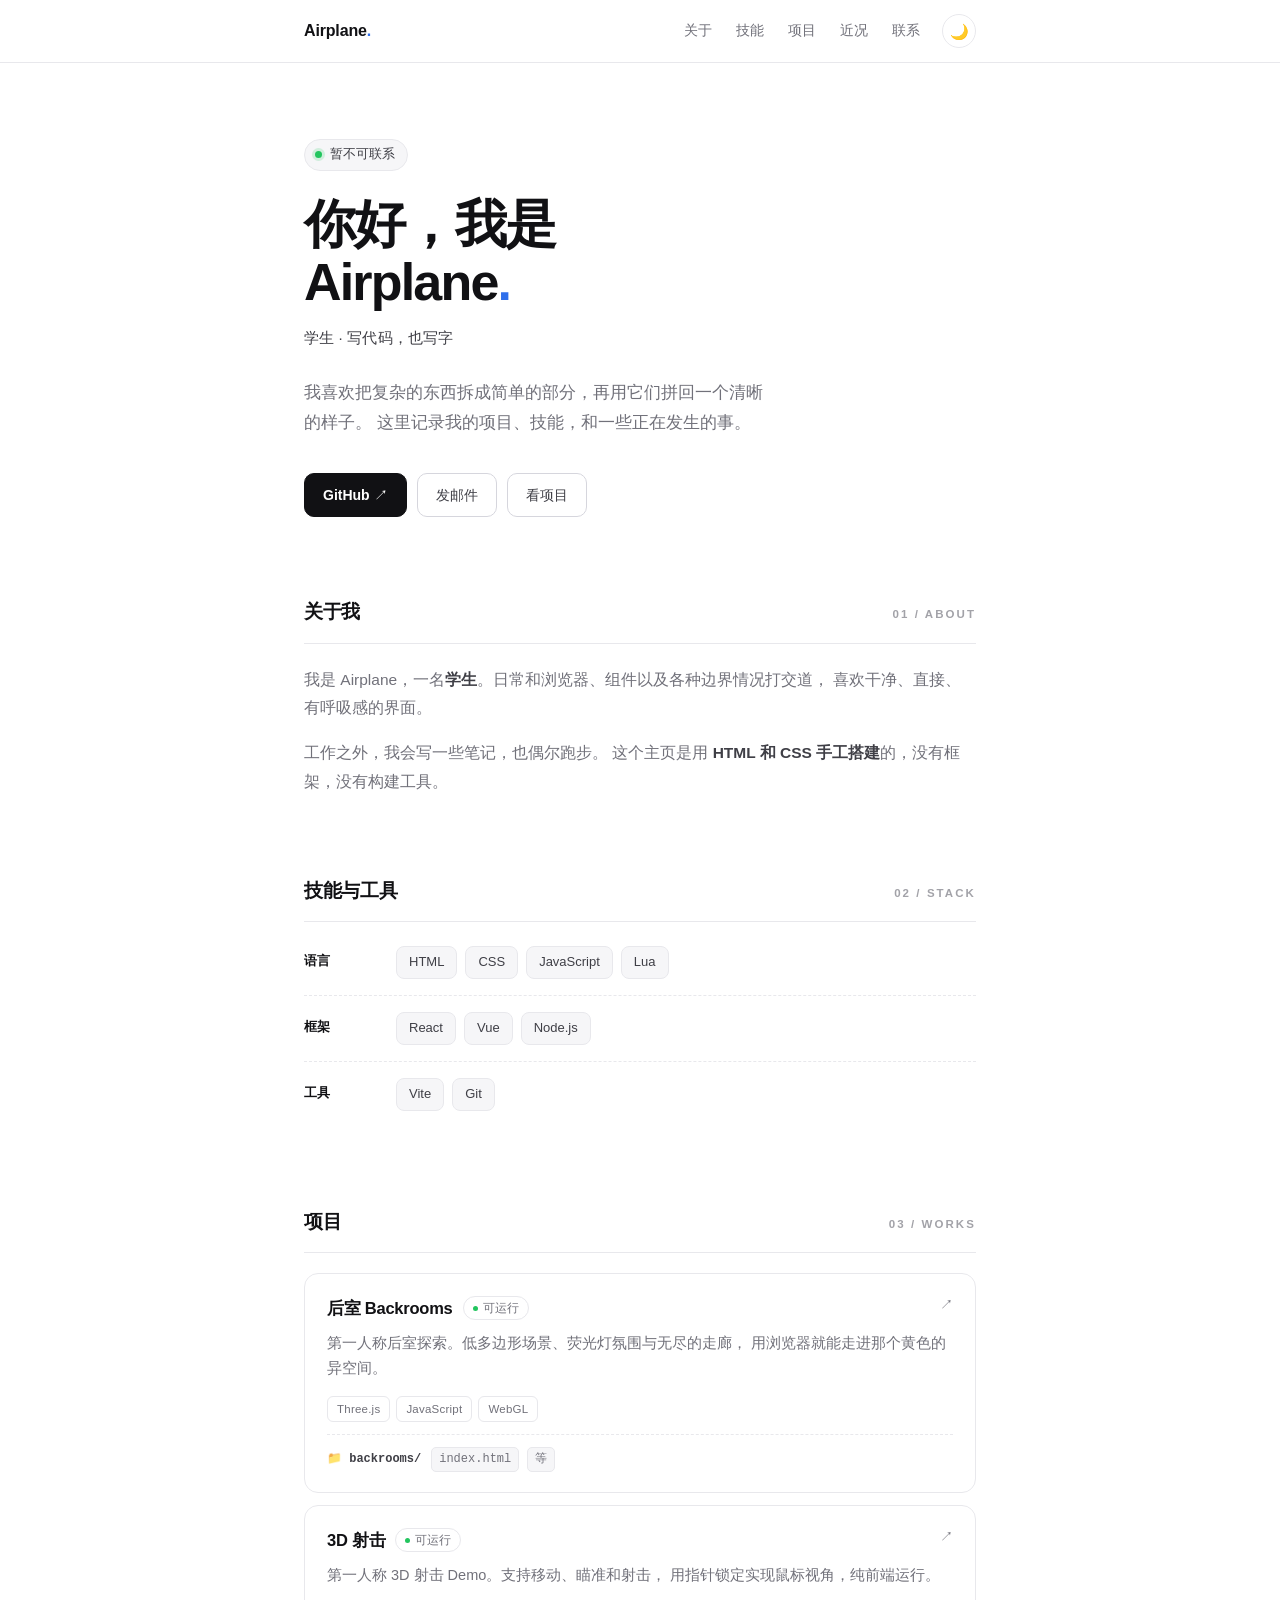
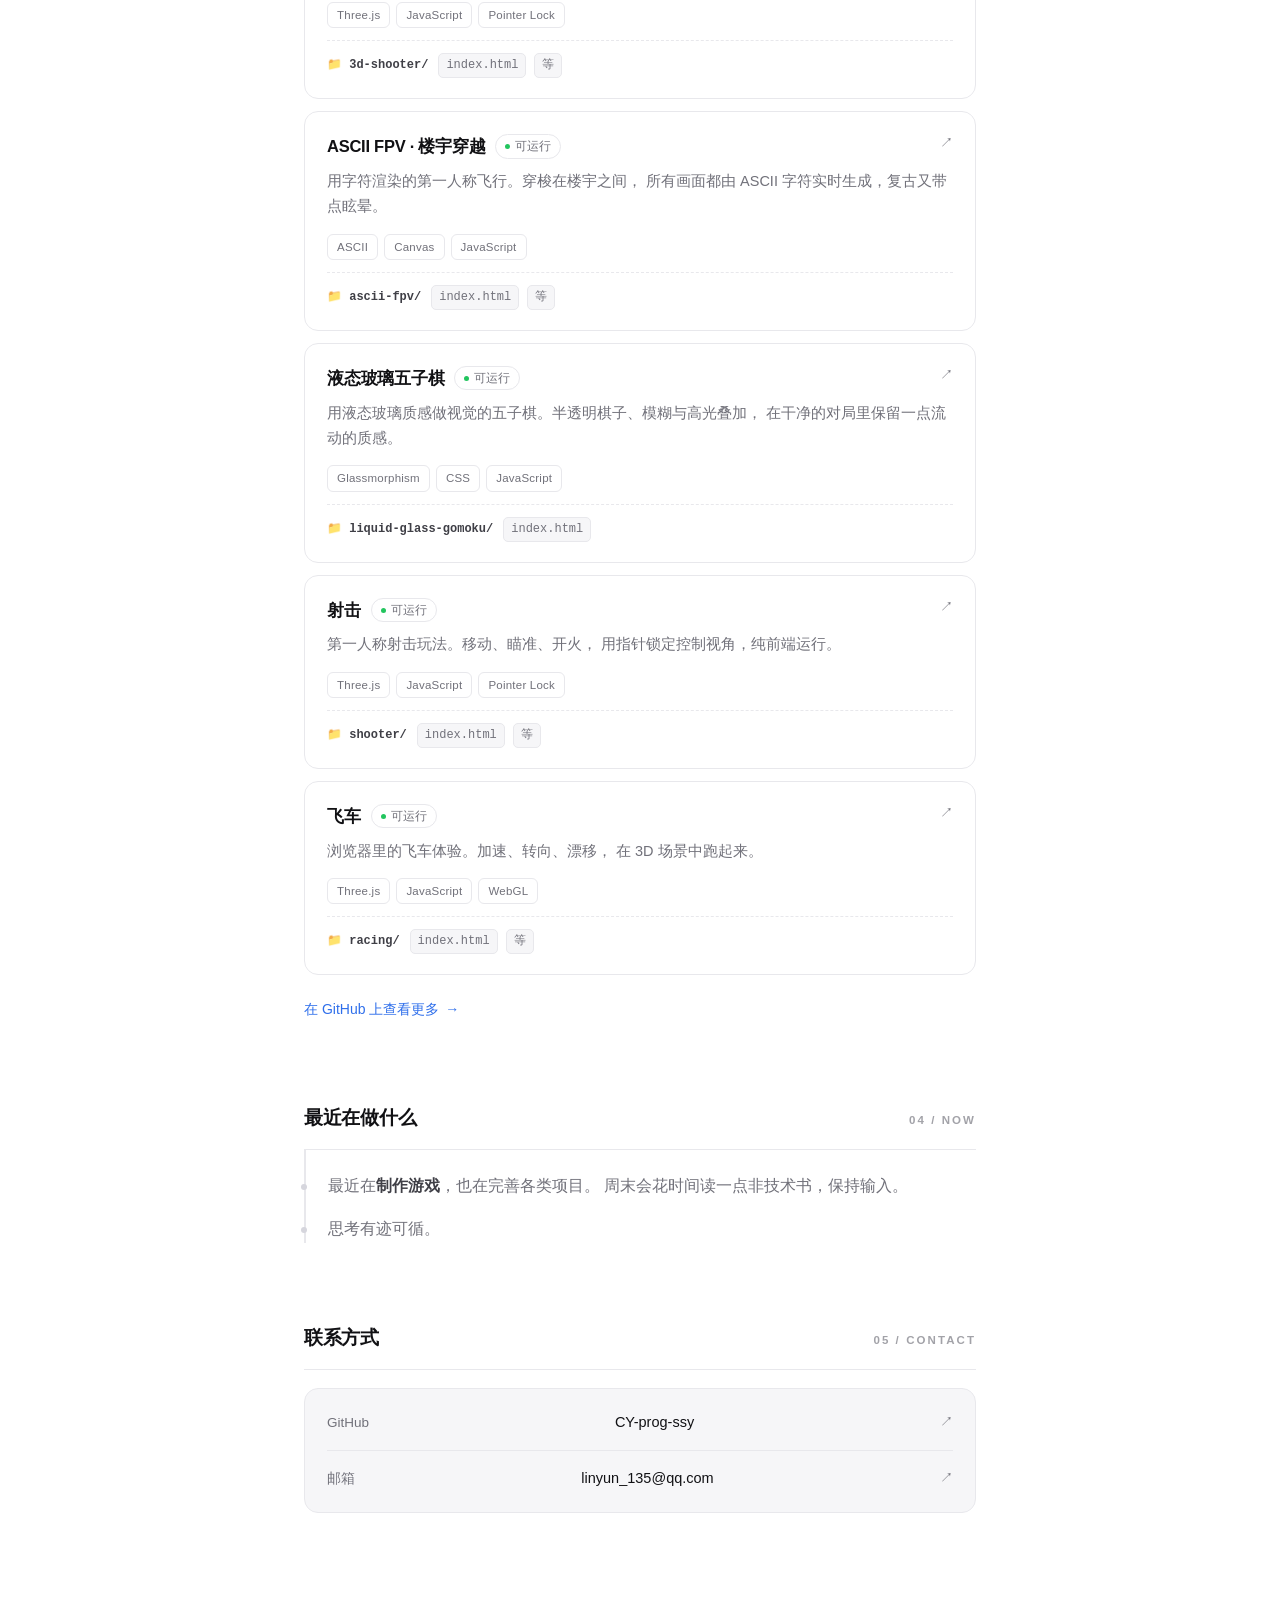
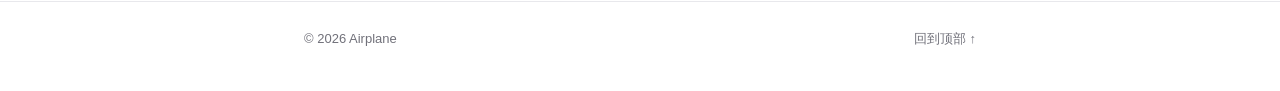
==== commit 9ce80ba0: "Add files via upload" ====
--- a/index.html
+++ b/index.html
@@ -819,6 +819,60 @@
           <div class="file-list">
             <span class="folder">📁 liquid-glass-gomoku/</span>
             <span class="file">index.html</span>
+          </div>
+        </a>
+
+        <!-- 射击 -->
+        <a class="project-card"
+           href="./shooter/index.html"
+           target="_blank" rel="noopener noreferrer">
+          <div class="project-top">
+            <div class="pt-title">
+              <h3>射击</h3>
+              <span class="state"><i></i>可运行</span>
+            </div>
+            <span class="go" aria-hidden="true">↗</span>
+          </div>
+          <p>
+            第一人称射击玩法。移动、瞄准、开火，
+            用指针锁定控制视角，纯前端运行。
+          </p>
+          <div class="meta">
+            <span class="mini-tag">Three.js</span>
+            <span class="mini-tag">JavaScript</span>
+            <span class="mini-tag">Pointer Lock</span>
+          </div>
+          <div class="file-list">
+            <span class="folder">📁 shooter/</span>
+            <span class="file">index.html</span>
+            <span class="file">等</span>
+          </div>
+        </a>
+
+        <!-- 飞车 -->
+        <a class="project-card"
+           href="./racing/index.html"
+           target="_blank" rel="noopener noreferrer">
+          <div class="project-top">
+            <div class="pt-title">
+              <h3>飞车</h3>
+              <span class="state"><i></i>可运行</span>
+            </div>
+            <span class="go" aria-hidden="true">↗</span>
+          </div>
+          <p>
+            浏览器里的飞车体验。加速、转向、漂移，
+            在 3D 场景中跑起来。
+          </p>
+          <div class="meta">
+            <span class="mini-tag">Three.js</span>
+            <span class="mini-tag">JavaScript</span>
+            <span class="mini-tag">WebGL</span>
+          </div>
+          <div class="file-list">
+            <span class="folder">📁 racing/</span>
+            <span class="file">index.html</span>
+            <span class="file">等</span>
           </div>
         </a>
 
@@ -877,13 +931,17 @@
 
 <footer>
   <div class="wrap">
-    <p>© 2025 Airplane</p>
+    <p>© <span id="year">2026</span> Airplane</p>
     <p><a href="#">回到顶部 ↑</a></p>
   </div>
 </footer>
 
 <script>
   (function () {
+    /* ---------- 页脚年份：自动取当前年份 ---------- */
+    var yearEl = document.getElementById('year');
+    if (yearEl) yearEl.textContent = new Date().getFullYear();
+
     /* ---------- 主题切换 ---------- */
     var root = document.documentElement;
     var btn = document.getElementById('themeToggle');
